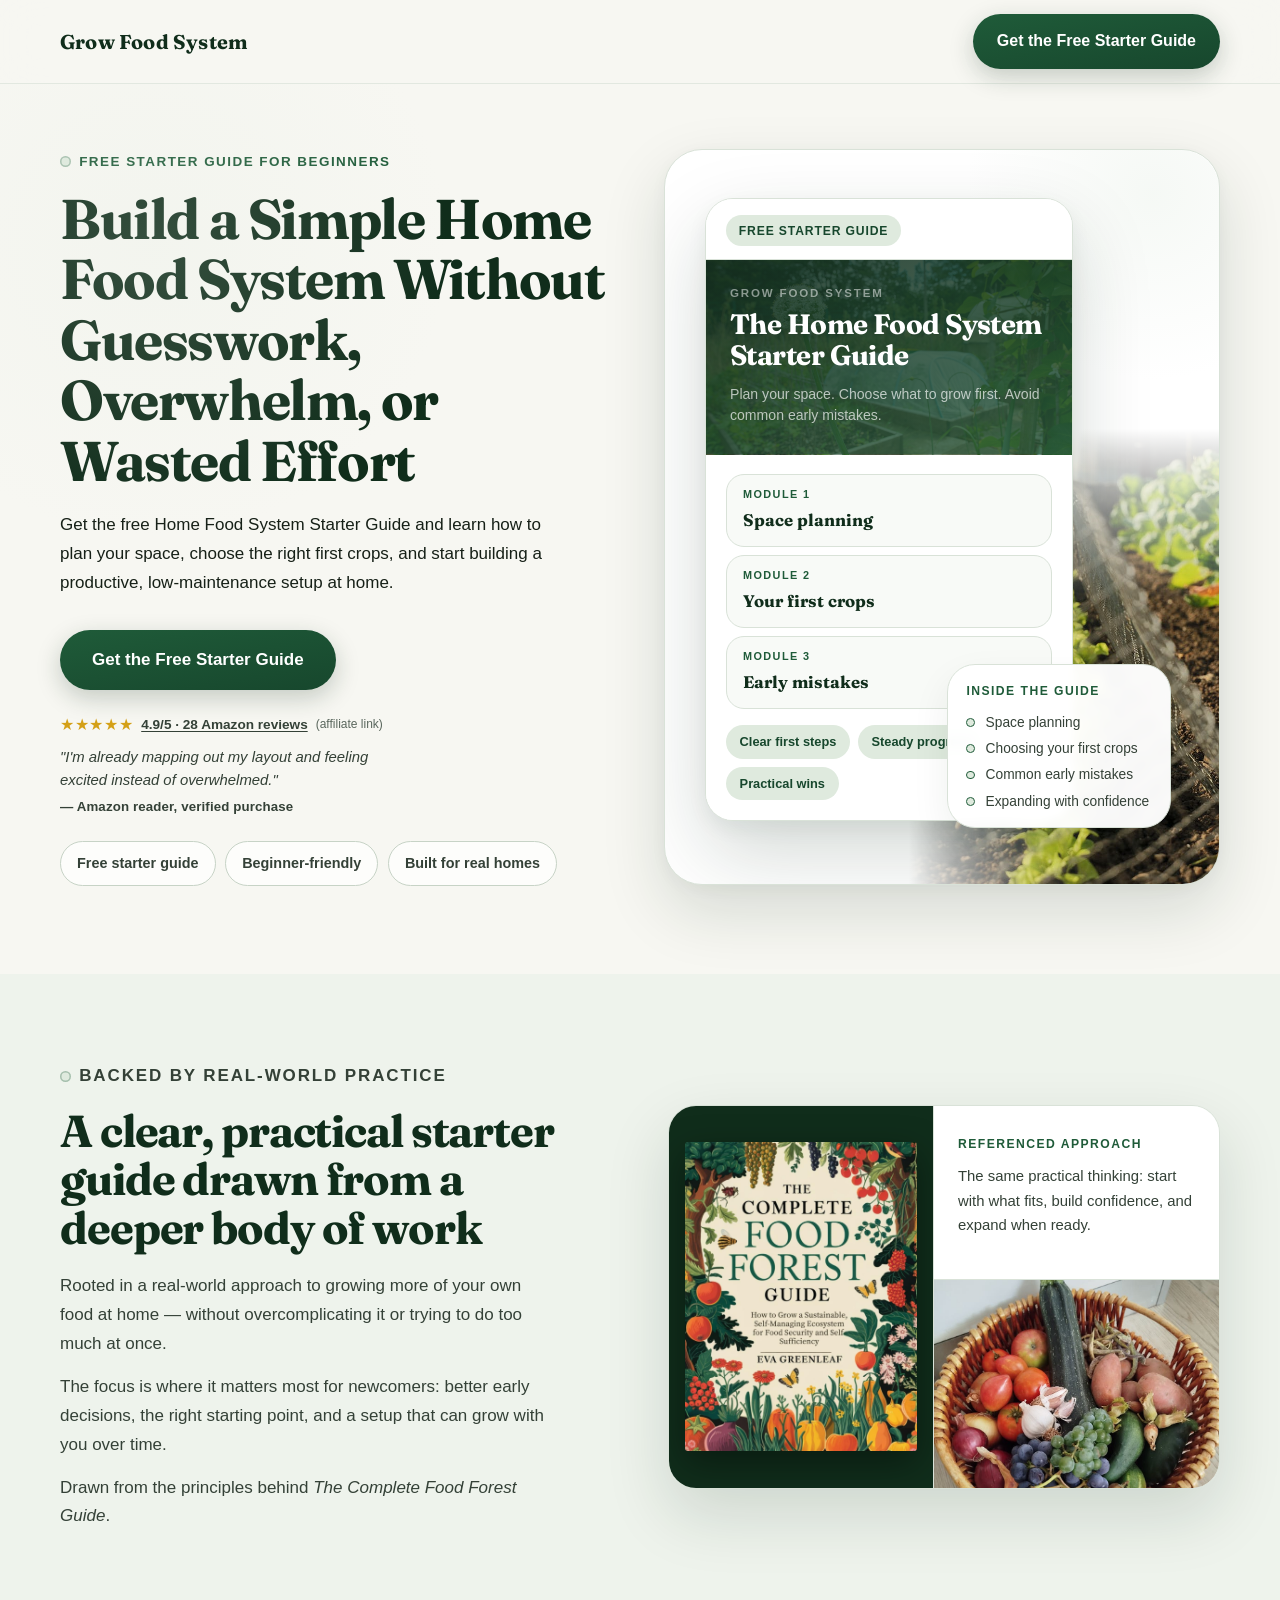
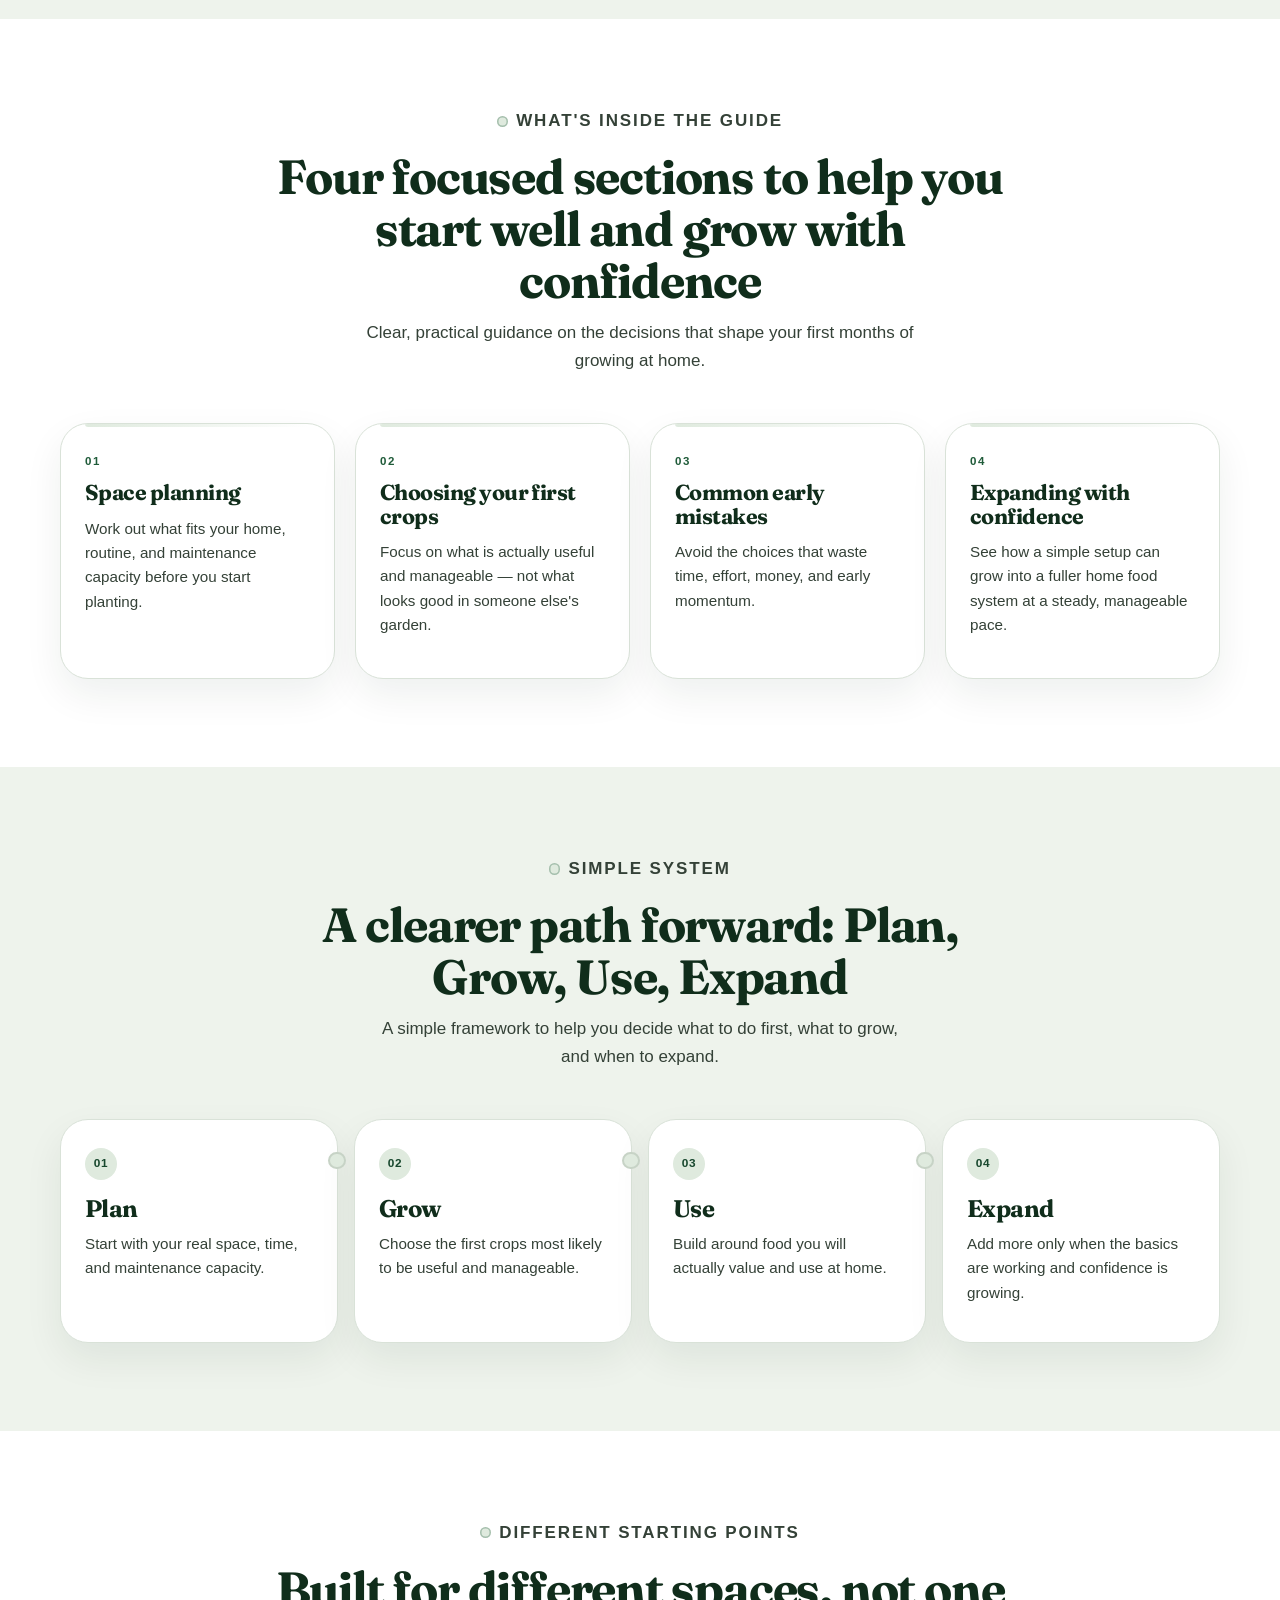
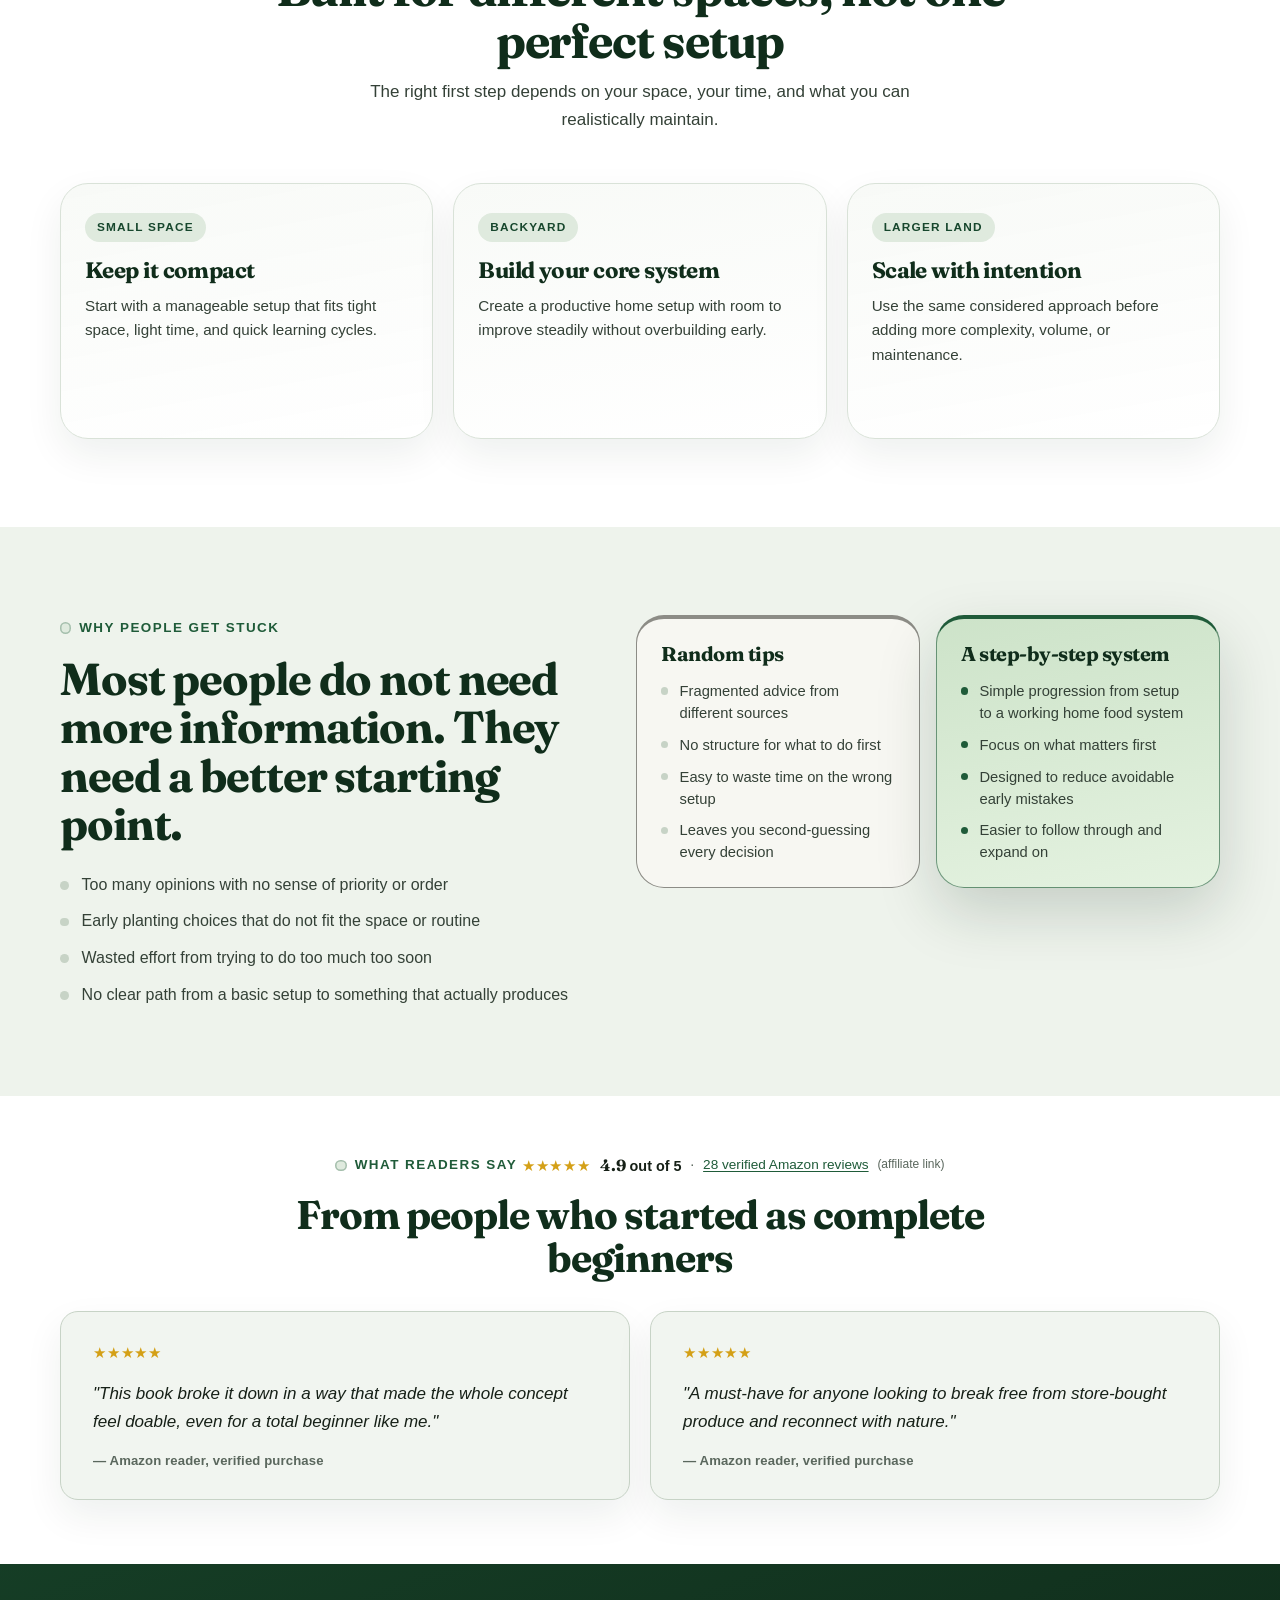
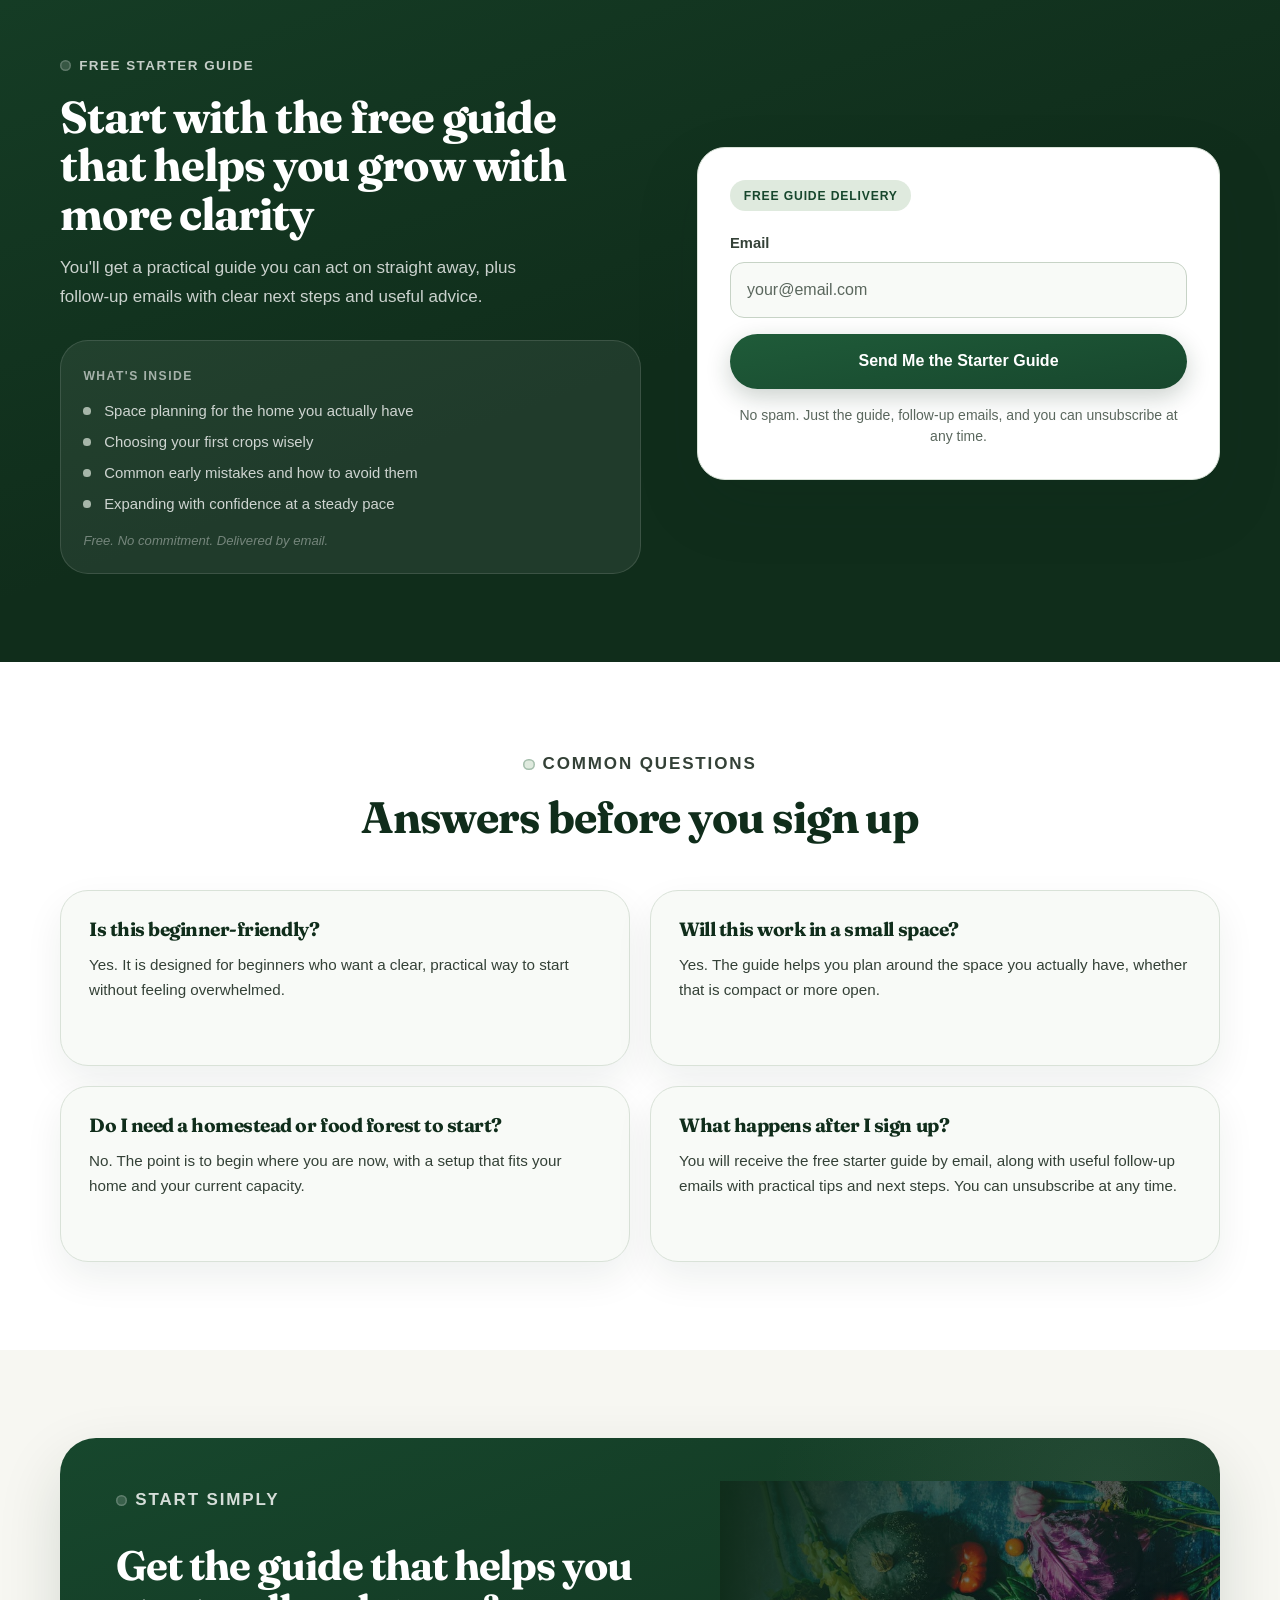
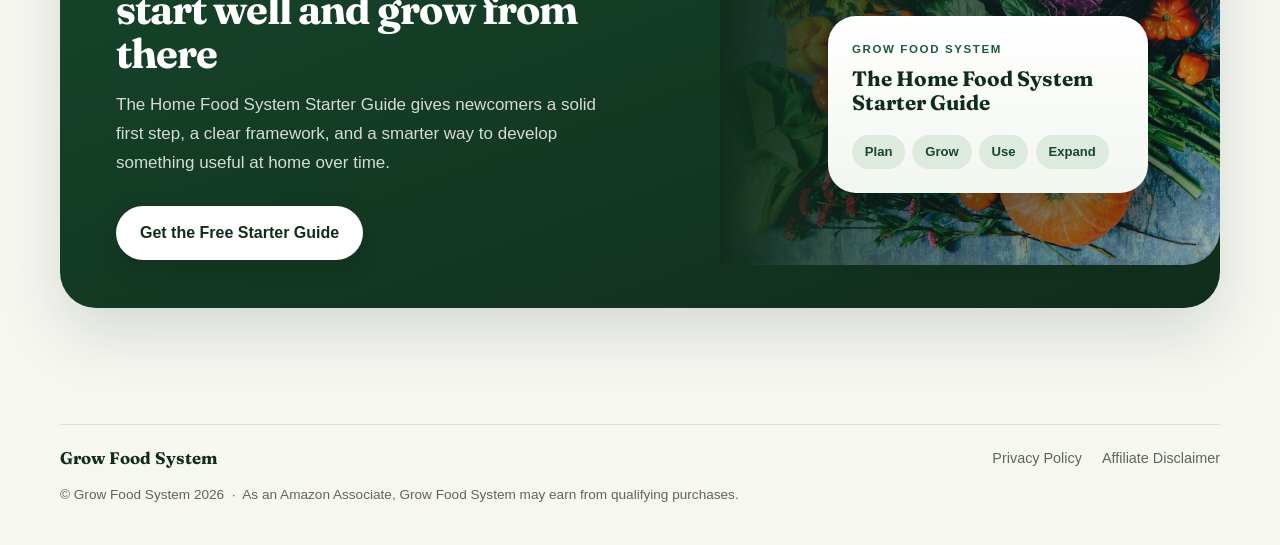
==== index.html @ f61c89d5 "Add GA4 tracking + update Privacy Policy date (T1-A, T1-E) - GA4 snippet (G-9QT6NR4CEK) added to all" ====
<!doctype html>
<html lang="en">
  <head>
    <meta charset="utf-8">
    <!-- Google tag (gtag.js) -->
    <script async src="https://www.googletagmanager.com/gtag/js?id=G-9QT6NR4CEK"></script>
    <script>
      window.dataLayer = window.dataLayer || [];
      function gtag(){dataLayer.push(arguments);}
      gtag('js', new Date());
      gtag('config', 'G-9QT6NR4CEK');
    </script>
    <meta name="viewport" content="width=device-width, initial-scale=1">
    <meta name="color-scheme" content="only light">
    <title>Grow Food System | The Home Food System Starter Guide</title>
    <meta name="description" content="A free starter guide for beginner home growers. Plan your space, choose the right first crops, and build a simple home food system that fits your real life.">
    <meta property="og:title" content="Grow Food System | The Home Food System Starter Guide">
    <meta property="og:description" content="Not sure where to start with growing your own food? The free Home Food System Starter Guide gives you a clear, practical path — from space planning to your first crops and beyond.">
    <meta property="og:type" content="website">
    <meta property="og:url" content="https://growfoodsystem.com/">
    <meta property="og:image" content="https://growfoodsystem.com/assets/og-image.jpg">
    <link rel="canonical" href="https://growfoodsystem.com/">
    <link rel="preconnect" href="https://fonts.googleapis.com">
    <link rel="preconnect" href="https://fonts.gstatic.com" crossorigin>
    <link href="https://fonts.googleapis.com/css2?family=Fraunces:ital,opsz,wght@0,9..144,400;0,9..144,700;1,9..144,400;1,9..144,700&display=swap" rel="stylesheet">

    <link
      rel="icon"
      type="image/svg+xml"
      href="data:image/svg+xml,%3Csvg xmlns='http://www.w3.org/2000/svg' viewBox='0 0 64 64'%3E%3Crect width='64' height='64' rx='16' fill='%231f5b39'/%3E%3Cpath d='M19 39c0-12.8 12.1-20.2 26-21-1.4 10.5-8.3 24-26 21Z' fill='%23dfeade'/%3E%3Cpath d='M24 39c3.3-8.4 9.9-14.5 19.6-18.2' stroke='%23f7f7f2' stroke-width='3.2' stroke-linecap='round'/%3E%3C/svg%3E"
    >
    <link rel="apple-touch-icon" href="/assets/apple-touch-icon.png">
    <link rel="stylesheet" href="styles.css?v=22">
    <script src="script.js?v=3" defer></script>
  </head>
  <body>
    <div class="page" id="top">

      <header class="site-header">
        <div class="container site-header__inner">
          <a class="site-brand" href="#top" aria-label="Grow Food System home">Grow Food System</a>
          <a class="btn btn--solid" href="#signup-form">Get the Free Starter Guide</a>
        </div>
      </header>

      <main>

        <!-- ─── HERO ─── -->
        <section class="hero-section" aria-labelledby="hero-h1">
          <div class="container hero-grid">

            <div class="hero-copy">
              <p class="eyebrow">Free starter guide for beginners</p>
              <h1 id="hero-h1">Build a Simple Home Food System Without Guesswork, Overwhelm, or Wasted Effort</h1>
              <p class="hero-lead">
                Get the free Home Food System Starter Guide and learn how to plan your space, choose the
                right first crops, and start building a productive, low-maintenance setup at home.
              </p>
              <div class="hero-actions">
                <a class="btn btn--solid btn--lg" href="#signup-form">Get the Free Starter Guide</a>
              </div>

              <div class="hero-social-proof">
                <span class="hero-stars" aria-label="4.9 out of 5 stars">★★★★★</span>
                <a class="hero-rating-text" href="https://growfoodsystem.com/go/complete-food-forest-guide" target="_blank" rel="noopener sponsored">4.9/5 &middot; 28 Amazon reviews</a>
                <span class="affiliate-note">(affiliate link)</span>
              </div>
              <blockquote class="hero-quote">
                "I'm already mapping out my layout and feeling excited instead of overwhelmed."
                <cite>— Amazon reader, verified purchase</cite>
              </blockquote>

              <ul class="chip-row" aria-label="Guide highlights">
                <li>Free starter guide</li>
                <li>Beginner-friendly</li>
                <li>Built for real homes</li>
              </ul>
            </div>

            <div class="hero-stage" aria-label="Guide preview">

              <figure class="hero-photo" aria-hidden="true">
                <img
                  src="assets/hero-bg.jpg"
                  alt=""
                  loading="eager"
                  width="600"
                  height="800"
                >
              </figure>

              <div class="guide-mockup" aria-label="Home Food System Starter Guide">
                <div class="guide-mockup__top">
                  <span class="badge">Free starter guide</span>
                </div>
                <div class="guide-mockup__cover">
                  <p class="guide-mockup__brand">Grow Food System</p>
                  <h2 class="guide-mockup__title">The Home Food System Starter Guide</h2>
                  <p class="guide-mockup__sub">Plan your space. Choose what to grow first. Avoid common early mistakes.</p>
                </div>
                <div class="guide-mockup__body">
                  <div class="guide-modules" aria-label="Guide modules">
                    <div class="guide-module">
                      <span>Module 1</span>
                      <strong>Space planning</strong>
                    </div>
                    <div class="guide-module">
                      <span>Module 2</span>
                      <strong>Your first crops</strong>
                    </div>
                    <div class="guide-module">
                      <span>Module 3</span>
                      <strong>Early mistakes</strong>
                    </div>
                    <div class="guide-module guide-module--desktop-hidden">
                      <span>Module 4</span>
                      <strong>Expanding with confidence</strong>
                    </div>
                  </div>
                  <ul class="outcome-chips" aria-label="Guide outcomes">
                    <li>Clear first steps</li>
                    <li>Steady progress</li>
                    <li>Practical wins</li>
                  </ul>
                </div>
              </div>

              <div class="mini-card mini-card--checklist" aria-label="What's inside the guide">
                <span class="label-tag">Inside the guide</span>
                <ul class="check-list">
                  <li>Space planning</li>
                  <li>Choosing your first crops</li>
                  <li>Common early mistakes</li>
                  <li>Expanding with confidence</li>
                </ul>
              </div>

            </div>
          </div>
        </section>

        <!-- ─── CREDIBILITY ─── -->
        <section class="section bg-soft credibility-section" aria-labelledby="cred-title">
          <div class="container cred-grid">

            <div class="cred-copy">
              <p class="eyebrow">Backed by real-world practice</p>
              <h2 id="cred-title">A clear, practical starter guide drawn from a deeper body of work</h2>
              <p>
                Rooted in a real-world approach to growing more of your own food at home — without
                overcomplicating it or trying to do too much at once.
              </p>
              <p>
                The focus is where it matters most for newcomers: better early decisions, the right
                starting point, and a setup that can grow with you over time.
              </p>
              <p class="cred-source">Drawn from the principles behind <cite>The Complete Food Forest Guide</cite>.</p>
            </div>

            <div class="cred-card" aria-label="The Complete Food Forest Guide">
              <figure class="cred-card__cover">
                <img
                  src="assets/complete-food-forest-guide.jpg"
                  alt="The Complete Food Forest Guide — book cover"
                  loading="lazy"
                >
              </figure>
              <div class="cred-card__aside">
                <div class="cred-card__note">
                  <span class="label-tag">Referenced approach</span>
                  <p>The same practical thinking: start with what fits, build confidence, and expand when ready.</p>
                </div>
                <figure class="cred-card__photo">
                  <img
                    src="assets/cred-photo.jpg"
                    alt="A basket of freshly harvested home-grown vegetables"
                    loading="lazy"
                    width="800"
                    height="1000"
                  >
                </figure>
              </div>
            </div>

          </div>
        </section>

        <!-- ─── INSIDE THE GUIDE ─── -->
        <section class="section inside-section" aria-labelledby="inside-title">
          <div class="container">
            <div class="section-head center">
              <p class="eyebrow">What's inside the guide</p>
              <h2 id="inside-title">Four focused sections to help you start well and grow with confidence</h2>
              <p>
                Clear, practical guidance on the decisions that shape your first months of growing at home.
              </p>
            </div>
            <div class="preview-grid">
              <article class="preview-card">
                <span class="preview-num">01</span>
                <h3>Space planning</h3>
                <p>Work out what fits your home, routine, and maintenance capacity before you start planting.</p>
              </article>
              <article class="preview-card">
                <span class="preview-num">02</span>
                <h3>Choosing your first crops</h3>
                <p>Focus on what is actually useful and manageable — not what looks good in someone else's garden.</p>
              </article>
              <article class="preview-card">
                <span class="preview-num">03</span>
                <h3>Common early mistakes</h3>
                <p>Avoid the choices that waste time, effort, money, and early momentum.</p>
              </article>
              <article class="preview-card">
                <span class="preview-num">04</span>
                <h3>Expanding with confidence</h3>
                <p>See how a simple setup can grow into a fuller home food system at a steady, manageable pace.</p>
              </article>
            </div>
          </div>
        </section>

        <!-- ─── SYSTEM ─── -->
        <section class="section bg-soft system-section" aria-labelledby="system-title">
          <div class="container">
            <div class="section-head center">
              <p class="eyebrow">Simple system</p>
              <h2 id="system-title">A clearer path forward: Plan, Grow, Use, Expand</h2>
              <p>
                A simple framework to help you decide what to do first, what to grow, and when to expand.
              </p>
            </div>
            <div class="step-rail" aria-label="Plan Grow Use Expand framework">
              <article class="step-card">
                <div class="step-card__num" aria-hidden="true">01</div>
                <h3>Plan</h3>
                <p>Start with your real space, time, and maintenance capacity.</p>
              </article>
              <article class="step-card">
                <div class="step-card__num" aria-hidden="true">02</div>
                <h3>Grow</h3>
                <p>Choose the first crops most likely to be useful and manageable.</p>
              </article>
              <article class="step-card">
                <div class="step-card__num" aria-hidden="true">03</div>
                <h3>Use</h3>
                <p>Build around food you will actually value and use at home.</p>
              </article>
              <article class="step-card">
                <div class="step-card__num" aria-hidden="true">04</div>
                <h3>Expand</h3>
                <p>Add more only when the basics are working and confidence is growing.</p>
              </article>
            </div>
          </div>
        </section>

        <!-- ─── SPACES ─── -->
        <section class="section spaces-section" aria-labelledby="spaces-title">
          <div class="container">
            <div class="section-head center">
              <p class="eyebrow">Different starting points</p>
              <h2 id="spaces-title">Built for different spaces, not one perfect setup</h2>
              <p>
                The right first step depends on your space, your time, and what you can realistically maintain.
              </p>
            </div>
            <div class="spaces-grid">
              <article class="space-card">
                <span class="space-tag">Small space</span>
                <h3>Keep it compact</h3>
                <p>Start with a manageable setup that fits tight space, light time, and quick learning cycles.</p>
              </article>
              <article class="space-card">
                <span class="space-tag">Backyard</span>
                <h3>Build your core system</h3>
                <p>Create a productive home setup with room to improve steadily without overbuilding early.</p>
              </article>
              <article class="space-card">
                <span class="space-tag">Larger land</span>
                <h3>Scale with intention</h3>
                <p>Use the same considered approach before adding more complexity, volume, or maintenance.</p>
              </article>
            </div>
          </div>
        </section>

        <!-- ─── CONTRAST ─── -->
        <section class="section contrast-section" aria-labelledby="contrast-title">
          <div class="container contrast-grid">
            <div class="contrast-copy">
              <p class="eyebrow">Why people get stuck</p>
              <h2 id="contrast-title">Most people do not need more information. They need a better starting point.</h2>
              <ul class="frustration-list">
                <li>Too many opinions with no sense of priority or order</li>
                <li>Early planting choices that do not fit the space or routine</li>
                <li>Wasted effort from trying to do too much too soon</li>
                <li>No clear path from a basic setup to something that actually produces</li>
              </ul>
            </div>
            <div class="contrast-cards">
              <article class="contrast-card dim-card">
                <h3>Random tips</h3>
                <ul class="contrast-list">
                  <li>Fragmented advice from different sources</li>
                  <li>No structure for what to do first</li>
                  <li>Easy to waste time on the wrong setup</li>
                  <li>Leaves you second-guessing every decision</li>
                </ul>
              </article>
              <article class="contrast-card lit-card">
                <h3>A step-by-step system</h3>
                <ul class="contrast-list">
                  <li>Simple progression from setup to a working home food system</li>
                  <li>Focus on what matters first</li>
                  <li>Designed to reduce avoidable early mistakes</li>
                  <li>Easier to follow through and expand on</li>
                </ul>
              </article>
            </div>
          </div>
        </section>

        <!-- ─── REVIEWS ─── -->
        <section class="section bg-soft reviews-section" aria-labelledby="reviews-title">
          <div class="container">
            <div class="reviews-header">
              <p class="eyebrow">What readers say</p>
              <div class="reviews-rating-line">
                <span class="reviews-rating-stars" aria-label="4.9 out of 5 stars">★★★★★</span>
                <span class="reviews-rating-score"><strong>4.9</strong> out of 5</span>
                <span class="reviews-rating-sep" aria-hidden="true">·</span>
                <a class="reviews-rating-link" href="https://growfoodsystem.com/go/complete-food-forest-guide" target="_blank" rel="noopener sponsored">28 verified Amazon reviews</a>
                <span class="affiliate-note">(affiliate link)</span>
              </div>
              <h2 id="reviews-title">From people who started as complete beginners</h2>
            </div>
            <div class="reviews-grid">
              <article class="review-card">
                <div class="review-stars" aria-label="5 out of 5 stars">★★★★★</div>
                <blockquote class="review-quote">
                  "This book broke it down in a way that made the whole concept feel doable, even for a total beginner like me."
                </blockquote>
                <cite class="review-cite">— Amazon reader, verified purchase</cite>
              </article>
              <article class="review-card">
                <div class="review-stars" aria-label="5 out of 5 stars">★★★★★</div>
                <blockquote class="review-quote">
                  "A must-have for anyone looking to break free from store-bought produce and reconnect with nature."
                </blockquote>
                <cite class="review-cite">— Amazon reader, verified purchase</cite>
              </article>
            </div>
          </div>
        </section>

        <!-- ─── SIGNUP ─── -->
        <section class="section signup-section" id="signup" aria-labelledby="signup-title">
          <div class="container signup-grid">

            <div class="signup-copy">
              <p class="eyebrow eyebrow--inv">Free starter guide</p>
              <h2 id="signup-title">Start with the free guide that helps you grow with more clarity</h2>
              <p class="signup-lead">
                You'll get a practical guide you can act on straight away, plus follow-up
                emails with clear next steps and useful advice.
              </p>
              <div class="signup-guide-panel">
                <span class="label-tag label-tag--inv">What's inside</span>
                <ul class="signup-checklist">
                  <li>Space planning for the home you actually have</li>
                  <li>Choosing your first crops wisely</li>
                  <li>Common early mistakes and how to avoid them</li>
                  <li>Expanding with confidence at a steady pace</li>
                </ul>
                <p class="signup-guide-note">Free. No commitment. Delivered by email.</p>
              </div>
            </div>

            <div class="signup-card">
              <p class="signup-card__label">Free guide delivery</p>
              <form
                id="signup-form"
                class="signup-form"
                action="https://assets.mailerlite.com/jsonp/2230237/forms/183283299944236518/subscribe"
                method="post"
                novalidate
              >
                <div class="field">
                  <label for="email">Email</label>
                  <input id="email" name="fields[email]" type="email" autocomplete="email" placeholder="your@email.com" required>
                </div>
                <input type="hidden" name="ml-submit" value="1">
                <input type="hidden" name="anticsrf" value="true">
                <button class="btn btn--solid btn--full" type="submit">Send Me the Starter Guide</button>
                <p class="form-note">No spam. Just the guide, follow-up emails, and you can unsubscribe at any time.</p>
                <p class="form-success" id="form-success" role="status" aria-live="polite" hidden>
                  Check your email — the guide is on its way.
                </p>
              </form>
            </div>

          </div>
        </section>

        <!-- ─── FAQ ─── -->
        <section class="section faq-section" aria-labelledby="faq-title">
          <div class="container">
            <div class="section-head center">
              <p class="eyebrow">Common questions</p>
              <h2 id="faq-title">Answers before you sign up</h2>
            </div>
            <div class="faq-grid">
              <article class="faq-card">
                <h3>Is this beginner-friendly?</h3>
                <p>Yes. It is designed for beginners who want a clear, practical way to start without feeling overwhelmed.</p>
              </article>
              <article class="faq-card">
                <h3>Will this work in a small space?</h3>
                <p>Yes. The guide helps you plan around the space you actually have, whether that is compact or more open.</p>
              </article>
              <article class="faq-card">
                <h3>Do I need a homestead or food forest to start?</h3>
                <p>No. The point is to begin where you are now, with a setup that fits your home and your current capacity.</p>
              </article>
              <article class="faq-card">
                <h3>What happens after I sign up?</h3>
                <p>You will receive the free starter guide by email, along with useful follow-up emails with practical tips and next steps. You can unsubscribe at any time.</p>
              </article>
            </div>
          </div>
        </section>

        <!-- ─── FINAL CTA ─── -->
        <section class="section final-section" aria-labelledby="final-title">
          <div class="container">
            <div class="final-block">
              <div class="final-copy">
                <p class="eyebrow eyebrow--inv">Start simply</p>
                <h2 id="final-title">Get the guide that helps you start well and grow from there</h2>
                <p>
                  The Home Food System Starter Guide gives newcomers a solid first step, a clear
                  framework, and a smarter way to develop something useful at home over time.
                </p>
                <a class="btn btn--white" href="#signup-form">Get the Free Starter Guide</a>
              </div>
              <div class="final-visual" aria-hidden="true">
                <figure class="final-photo">
                  <img
                    src="assets/final-cta.jpg"
                    alt=""
                    loading="lazy"
                    width="800"
                    height="600"
                  >
                </figure>
                <div class="guide-tile">
                  <p class="guide-tile__brand">Grow Food System</p>
                  <p class="guide-tile__title">The Home Food System Starter Guide</p>
                  <ul class="guide-tile__steps">
                    <li>Plan</li>
                    <li>Grow</li>
                    <li>Use</li>
                    <li>Expand</li>
                  </ul>
                </div>
              </div>
            </div>
          </div>
        </section>

      </main>

      <footer class="site-footer">
        <div class="container footer-inner">
          <p class="footer-brand">Grow Food System</p>
          <nav class="footer-nav" aria-label="Footer navigation">
            <a href="/privacy-policy.html">Privacy Policy</a>
            <a href="/affiliate-disclaimer.html">Affiliate Disclaimer</a>
          </nav>
          <p class="footer-legal">&copy; Grow Food System 2026 &nbsp;&middot;&nbsp; As an Amazon Associate, Grow Food System may earn from qualifying purchases.</p>
        </div>
      </footer>

    </div>
    <script>
      fetch("https://assets.mailerlite.com/jsonp/2230237/forms/183283299944236518/takel");
    </script>
  </body>
</html>
---- styles.css ----
/* ─── Custom Properties ─── */

:root {
  color-scheme: only light;
  --bg: #f7f7f2;
  --bg-soft: #eef3ec;
  --surface: #ffffff;
  --surface-soft: #f8faf7;
  --surface-muted: #f1f5f0;
  --text: #162017;
  --text-soft: #344137;
  --text-muted: #5a675d;
  --line: #d9e2d8;
  --line-strong: #c7d3c6;
  --accent: #1f5b39;
  --accent-strong: #17472d;
  --accent-deep: #102d1b;
  --accent-soft: #dfeade;
  --shadow-soft: 0 16px 38px rgba(16, 45, 27, 0.07);
  --shadow-strong: 0 26px 64px rgba(16, 45, 27, 0.14);
  --radius: 28px;
  --radius-sm: 18px;
  --container: 1160px;
}

/* ─── Base Reset ─── */

*,
*::before,
*::after {
  box-sizing: border-box;
}

html {
  scroll-behavior: smooth;
}

body {
  margin: 0;
  background-color: var(--bg);
  color: var(--text);
  font-family: "Avenir Next", "Segoe UI", "Helvetica Neue", Arial, sans-serif;
  font-size: 1.0625rem;
  line-height: 1.65;
}

img {
  display: block;
  max-width: 100%;
}

a {
  color: inherit;
  text-decoration: none;
}

button,
input {
  font: inherit;
}

ul {
  margin: 0;
  padding: 0;
  list-style: none;
}

p {
  margin: 0;
}

h1, h2, h3 {
  margin: 0;
  font-family: "Fraunces", Georgia, serif;
  font-weight: 700;
  color: var(--accent-deep);
  line-height: 1.08;
  letter-spacing: -0.025em;
}

cite {
  font-style: italic;
}

/* ─── Layout Primitives ─── */

.page {
  min-height: 100vh;
}

.container {
  width: min(calc(100% - 2rem), var(--container));
  margin-inline: auto;
}

.section {
  position: relative;
  padding: 5.5rem 0;
}

.bg-soft {
  background-color: var(--bg-soft);
}

.section-head {
  margin-bottom: 3rem;
}

.section-head.center {
  text-align: center;
  max-width: 48rem;
  margin-inline: auto;
  margin-bottom: 3rem;
}

.section-head h2 {
  font-size: clamp(2rem, 4vw, 3rem);
  margin-bottom: 0.75rem;
}

.section-head p {
  color: var(--text-soft);
  font-size: 1.0625rem;
  max-width: 58ch;
  margin-inline: auto;
}

.section-head.center p {
  margin-inline: auto;
}

/* ─── Typography Utilities ─── */

.eyebrow {
  display: inline-flex;
  align-items: center;
  gap: 0.5rem;
  margin: 0 0 1rem;
  color: var(--accent);
  font-size: 0.84rem;
  font-weight: 800;
  letter-spacing: 0.11em;
  text-transform: uppercase;
}

.eyebrow::before {
  content: "";
  display: block;
  width: 0.7rem;
  height: 0.7rem;
  border-radius: 50%;
  background: var(--accent-soft);
  box-shadow: inset 0 0 0 1.5px rgba(31, 91, 57, 0.3);
  flex-shrink: 0;
}

.eyebrow--inv {
  color: rgba(255, 255, 255, 0.75);
}

.eyebrow--inv::before {
  background: rgba(255, 255, 255, 0.15);
  box-shadow: inset 0 0 0 1.5px rgba(255, 255, 255, 0.2);
}

.label-tag {
  display: inline-flex;
  align-items: center;
  font-size: 0.76rem;
  font-weight: 800;
  letter-spacing: 0.12em;
  text-transform: uppercase;
  color: var(--accent);
}

.badge {
  display: inline-flex;
  align-items: center;
  padding: 0.35rem 0.8rem;
  border-radius: 999px;
  background: var(--accent-soft);
  color: var(--accent-strong);
  font-size: 0.76rem;
  font-weight: 800;
  letter-spacing: 0.07em;
  text-transform: uppercase;
}

/* ─── Buttons ─── */

.btn {
  display: inline-flex;
  align-items: center;
  justify-content: center;
  gap: 0.5rem;
  padding: 0.875rem 1.5rem;
  border: none;
  border-radius: 999px;
  font-size: 1rem;
  font-weight: 700;
  cursor: pointer;
  transition: transform 0.18s ease, box-shadow 0.18s ease;
  text-decoration: none;
}

.btn--solid {
  color: #ffffff;
  background: linear-gradient(170deg, var(--accent), var(--accent-strong));
  box-shadow: 0 8px 24px rgba(16, 45, 27, 0.22);
}

.btn--white {
  color: var(--accent-deep);
  background: #ffffff;
  box-shadow: 0 8px 24px rgba(0, 0, 0, 0.14);
}

.btn--lg {
  padding: 1rem 2rem;
  font-size: 1.0625rem;
}

.btn--full {
  width: 100%;
}

.btn:hover {
  transform: translateY(-2px);
  box-shadow: 0 14px 36px rgba(16, 45, 27, 0.28);
}

.btn--white:hover {
  box-shadow: 0 14px 36px rgba(0, 0, 0, 0.18);
}

/* ─── Chip rows ─── */

.chip-row {
  display: flex;
  flex-wrap: wrap;
  gap: 0.6rem;
  padding: 0;
  list-style: none;
  margin: 0;
}

.chip-row li,
.chip-row span {
  padding: 0.6rem 1rem;
  border-radius: 999px;
  background: rgba(255, 255, 255, 0.72);
  border: 1px solid var(--line-strong);
  color: var(--text-soft);
  font-size: 0.9rem;
  font-weight: 600;
}

.chip-row--sm li,
.chip-row--sm span {
  padding: 0.5rem 0.85rem;
  font-size: 0.86rem;
}

/* ─── Header ─── */

.site-header {
  position: sticky;
  top: 0;
  z-index: 50;
  padding: 0.9rem 0;
  background: rgba(247, 247, 242, 0.9);
  backdrop-filter: blur(20px);
  -webkit-backdrop-filter: blur(20px);
  border-bottom: 1px solid rgba(217, 226, 216, 0.7);
}

.site-header__inner {
  width: min(calc(100% - 2rem), var(--container));
  margin-inline: auto;
  display: flex;
  align-items: center;
  justify-content: space-between;
  gap: 1rem;
}

.site-brand {
  font-family: "Fraunces", Georgia, serif;
  font-size: 1.25rem;
  font-weight: 700;
  color: var(--accent-deep);
  letter-spacing: 0.01em;
}

/* ─── Hero Section ─── */

.hero-section {
  padding: 4rem 0 5.5rem;
  position: relative;
  overflow: hidden;
}

.hero-section::before {
  content: "";
  position: absolute;
  inset: 0;
  background: radial-gradient(circle at 12% 18%, rgba(223, 234, 222, 0.18), transparent 22%);
  pointer-events: none;
}

.hero-grid {
  display: grid;
  grid-template-columns: minmax(0, 1fr) minmax(440px, 1fr);
  gap: 3rem;
  align-items: center;
}

.hero-copy h1 {
  font-size: clamp(2.25rem, 4.8vw, 3.5rem);
  max-width: 16ch;
  margin: 0 0 1.25rem;
}

.hero-lead {
  color: var(--text);
  font-size: 1.0625rem;
  max-width: 52ch;
  margin: 0 0 2rem;
  line-height: 1.7;
}

.hero-actions {
  margin-bottom: 1.5rem;
}

.hero-proof {
  color: var(--text-soft);
  font-size: 0.93rem;
  font-weight: 600;
  max-width: 50ch;
  margin: 0 0 1.5rem;
}

.hero-social-proof {
  display: flex;
  align-items: center;
  gap: 0.5rem;
  margin: 0 0 0.6rem;
}

.hero-stars {
  color: #d4a017;
  font-size: 1rem;
  letter-spacing: 0.04em;
  line-height: 1;
}

.hero-rating-text {
  font-size: 0.85rem;
  font-weight: 600;
  color: var(--text-soft);
  text-decoration: underline;
  text-underline-offset: 2px;
}

.hero-rating-text:hover {
  color: var(--accent);
}

.affiliate-note {
  font-size: 0.75rem;
  color: var(--text-muted);
}

.hero-quote {
  margin: 0 0 1.5rem;
  padding: 0;
  border: none;
  font-size: 0.93rem;
  font-style: italic;
  color: var(--text-soft);
  max-width: 42ch;
  line-height: 1.55;
}

.hero-quote cite {
  display: block;
  margin-top: 0.3rem;
  font-style: normal;
  font-size: 0.83rem;
  font-weight: 600;
  color: var(--text-soft);
  letter-spacing: 0.01em;
}

/* ─── Hero Stage ─── */

.hero-stage {
  position: relative;
  min-height: 46rem;
  border-radius: calc(var(--radius) + 10px);
  background: var(--surface);
  border: 1px solid var(--line);
  box-shadow: var(--shadow-strong), 0 4px 16px rgba(16, 45, 27, 0.04);
  overflow: hidden;
}

.hero-stage::after {
  content: "";
  position: absolute;
  inset: 0;
  border-radius: inherit;
  background: radial-gradient(circle at 88% 6%, rgba(223, 234, 222, 0.3), transparent 22%);
  pointer-events: none;
  z-index: 2;
}

/* Photo — full-bleed background accent, top-right */

.hero-photo {
  position: absolute;
  bottom: 0;
  right: 0;
  width: 56%;
  height: 62%;
  margin: 0;
  overflow: hidden;
  z-index: 0;
}

.hero-photo::after {
  content: "";
  position: absolute;
  inset: 0;
  background:
    linear-gradient(to right, #ffffff 0%, rgba(255, 255, 255, 0.12) 44%, transparent 62%),
    linear-gradient(to bottom, #ffffff 0%, transparent 38%);
  pointer-events: none;
  z-index: 1;
}

.hero-photo img {
  width: 100%;
  height: 100%;
  object-fit: cover;
  object-position: center 40%;
  display: block;
}

/* Mini floating cards */

.mini-card {
  position: absolute;
  background: rgba(255, 255, 255, 0.97);
  border-radius: var(--radius);
  border: 1px solid var(--line);
  box-shadow: var(--shadow-soft);
  padding: 1rem 1.15rem;
  backdrop-filter: blur(4px);
}

.mini-card--checklist {
  bottom: 3.5rem;
  right: 3rem;
  width: 14rem;
  z-index: 4;
}

.mini-card--checklist .label-tag {
  display: block;
  margin-bottom: 0.7rem;
}

.mini-card--framework {
  display: none;
}

/* Checklist inside mini card */

.check-list {
  display: flex;
  flex-direction: column;
  gap: 0.45rem;
}

.check-list li {
  position: relative;
  padding-left: 1.2rem;
  font-size: 0.86rem;
  color: var(--text-soft);
  line-height: 1.4;
}

.check-list li::before {
  content: "";
  position: absolute;
  left: 0;
  top: 0.38em;
  width: 0.55rem;
  height: 0.55rem;
  border-radius: 50%;
  background: var(--accent-soft);
  border: 1.5px solid var(--accent);
}

/* Framework rail inside mini card */

.framework-rail {
  display: flex;
  flex-wrap: wrap;
  gap: 0.4rem;
  margin-bottom: 0.65rem;
}

.framework-rail span {
  padding: 0.32rem 0.7rem;
  border-radius: 999px;
  background: var(--surface-soft);
  border: 1px solid var(--line);
  font-size: 0.82rem;
  font-weight: 600;
  color: var(--text-soft);
}

.framework-note {
  font-size: 0.81rem;
  color: var(--text-muted);
  line-height: 1.45;
}

/* Guide mockup — dominant product visual */

.guide-mockup {
  position: absolute;
  top: 3rem;
  left: 2.5rem;
  width: min(23rem, calc(100% - 5rem));
  border-radius: var(--radius);
  background: var(--surface);
  border: 1px solid var(--line);
  box-shadow: 0 32px 80px rgba(16, 45, 27, 0.18), 0 8px 20px rgba(16, 45, 27, 0.06);
  overflow: hidden;
  z-index: 3;
}

.guide-mockup__top {
  padding: 1rem 1.25rem 0.8rem;
  background: var(--surface);
  border-bottom: 1px solid var(--line);
}

.guide-mockup__cover {
  padding: 1.5rem 1.5rem 1.75rem;
  background:
    linear-gradient(160deg, rgba(22, 48, 33, 0.88) 0%, rgba(45, 91, 62, 0.80) 100%),
    url('assets/guide-cover.jpg');
  background-size: cover;
  background-position: center;
}

.guide-mockup__brand {
  margin: 0 0 0.35rem;
  font-size: 0.72rem;
  font-weight: 800;
  letter-spacing: 0.16em;
  text-transform: uppercase;
  color: rgba(255, 255, 255, 0.5);
}

.guide-mockup__title {
  font-family: "Fraunces", Georgia, serif;
  font-size: clamp(1.4rem, 2.5vw, 1.75rem);
  font-weight: 700;
  line-height: 1.12;
  letter-spacing: -0.02em;
  color: #ffffff;
  margin: 0 0 0.8rem;
}

.guide-mockup__sub {
  font-size: 0.88rem;
  color: rgba(255, 255, 255, 0.68);
  line-height: 1.5;
}

.guide-mockup__body {
  padding: 1.2rem 1.25rem 1.25rem;
  background: var(--surface);
}

.guide-modules {
  display: flex;
  flex-direction: column;
  gap: 0.5rem;
  margin-bottom: 1rem;
}

.guide-module {
  padding: 0.7rem 1rem;
  border-radius: var(--radius-sm);
  background: var(--surface-soft);
  border: 1px solid var(--line);
}

.guide-module span {
  display: block;
  font-size: 0.68rem;
  font-weight: 800;
  letter-spacing: 0.13em;
  text-transform: uppercase;
  color: var(--accent);
  margin-bottom: 0.2rem;
}

.guide-module strong {
  display: block;
  font-family: "Fraunces", Georgia, serif;
  font-size: 1.05rem;
  font-weight: 700;
  color: var(--accent-deep);
}

/* Module 4 hidden on desktop (photo overlay obscures it intentionally) — shown on mobile/tablet */
.guide-module--desktop-hidden {
  display: none;
}

.outcome-chips {
  display: flex;
  flex-wrap: wrap;
  gap: 0.5rem;
  list-style: none;
  padding: 0;
  margin: 0;
}

.outcome-chips li {
  padding: 0.38rem 0.85rem;
  border-radius: 999px;
  background: var(--accent-soft);
  color: var(--accent-strong);
  font-size: 0.8rem;
  font-weight: 600;
}

/* ─── Credibility Section ─── */

.cred-grid {
  display: grid;
  grid-template-columns: 1fr 1fr;
  gap: 3.5rem;
  align-items: center;
}

.cred-copy h2 {
  font-size: clamp(2rem, 3.5vw, 2.8rem);
  margin-bottom: 1.25rem;
}

.cred-copy p {
  color: var(--text-soft);
  font-size: 1.0625rem;
  line-height: 1.7;
  max-width: 52ch;
}

.cred-copy p + p {
  margin-top: 0.875rem;
}

/* Credibility card */

.cred-card {
  display: grid;
  grid-template-columns: minmax(0, 0.48fr) minmax(0, 0.52fr);
  border-radius: var(--radius);
  overflow: hidden;
  border: 1px solid var(--line);
  box-shadow: var(--shadow-strong);
  min-height: 24rem;
}

.cred-card__cover {
  margin: 0;
  background: var(--accent-deep);
  display: flex;
  align-items: center;
  justify-content: center;
  padding: 1.25rem 1rem;
}

.cred-card__cover img {
  width: 100%;
  height: auto;
  object-fit: contain;
  display: block;
  border-radius: 3px;
  box-shadow: 0 12px 36px rgba(0, 0, 0, 0.4);
}

.cred-card__aside {
  display: flex;
  flex-direction: column;
  border-left: 1px solid var(--line);
  background: var(--surface);
}

.cred-card__note {
  padding: 1.75rem 1.5rem 1.5rem;
  flex: 1;
  display: flex;
  flex-direction: column;
  gap: 0.65rem;
  border-bottom: 1px solid var(--line);
}

.cred-card__note .label-tag {
  display: block;
}

.cred-card__note p {
  font-size: 0.93rem;
  color: var(--text-soft);
  line-height: 1.65;
}

.cred-card__photo {
  margin: 0;
  overflow: hidden;
  flex-shrink: 0;
}

.cred-card__photo img {
  width: 100%;
  height: 13rem;
  object-fit: cover;
  object-position: center 30%;
  display: block;
}

.cred-source {
  font-size: 0.93rem;
  color: var(--accent-strong);
  margin-top: 1.5rem;
}

/* ─── Inside Guide ─── */

.inside-section {
  background: var(--surface);
}

.preview-grid {
  display: grid;
  grid-template-columns: repeat(4, minmax(0, 1fr));
  gap: 1.25rem;
}

.preview-card {
  position: relative;
  padding: 1.75rem 1.5rem 1.5rem;
  border-radius: var(--radius);
  background: var(--surface);
  border: 1px solid var(--line);
  box-shadow: var(--shadow-soft);
  min-height: 16rem;
  overflow: hidden;
}

.preview-card::before {
  content: "";
  position: absolute;
  top: 0;
  left: 1.5rem;
  right: 1.5rem;
  height: 3px;
  border-radius: 0 0 3px 3px;
  background: linear-gradient(90deg, var(--accent-soft), transparent);
}

.preview-num {
  display: block;
  font-size: 0.72rem;
  font-weight: 800;
  letter-spacing: 0.14em;
  text-transform: uppercase;
  color: var(--accent);
  margin-bottom: 0.65rem;
}

.preview-card h3 {
  font-size: 1.35rem;
  margin-bottom: 0.75rem;
}

.preview-card p {
  font-size: 0.95rem;
  color: var(--text-soft);
  line-height: 1.6;
}

/* ─── System Section ─── */

.step-rail {
  display: grid;
  grid-template-columns: repeat(4, minmax(0, 1fr));
  gap: 1rem;
}

.step-card {
  position: relative;
  padding: 1.75rem 1.5rem 1.5rem;
  border-radius: var(--radius);
  background: var(--surface);
  border: 1px solid var(--line);
  box-shadow: var(--shadow-soft);
  min-height: 14rem;
}

/* Connector dot between steps */
.step-card:not(:last-child)::after {
  content: "";
  position: absolute;
  top: 2rem;
  right: -0.55rem;
  width: 1.1rem;
  height: 1.1rem;
  border-radius: 50%;
  background: var(--accent-soft);
  border: 2px solid var(--line-strong);
  z-index: 1;
}

.step-card__num {
  display: inline-flex;
  align-items: center;
  justify-content: center;
  width: 2rem;
  height: 2rem;
  border-radius: 50%;
  background: var(--accent-soft);
  color: var(--accent-strong);
  font-size: 0.74rem;
  font-weight: 800;
  letter-spacing: 0.05em;
  margin-bottom: 1rem;
}

.step-card h3 {
  font-size: 1.5rem;
  margin-bottom: 0.65rem;
}

.step-card p {
  font-size: 0.95rem;
  color: var(--text-soft);
  line-height: 1.6;
}

/* ─── Spaces Section ─── */

.spaces-section {
  background: var(--surface);
}

.spaces-grid {
  display: grid;
  grid-template-columns: repeat(3, minmax(0, 1fr));
  gap: 1.25rem;
}

.space-card {
  position: relative;
  padding: 1.75rem 1.5rem;
  border-radius: var(--radius);
  background: linear-gradient(170deg, var(--surface-soft), rgba(255, 255, 255, 0.96));
  border: 1px solid var(--line);
  box-shadow: var(--shadow-soft);
  min-height: 16rem;
}

.space-tag {
  display: inline-flex;
  padding: 0.3rem 0.75rem;
  border-radius: 999px;
  background: var(--accent-soft);
  color: var(--accent-strong);
  font-size: 0.74rem;
  font-weight: 800;
  letter-spacing: 0.1em;
  text-transform: uppercase;
  margin-bottom: 1rem;
}

.space-card h3 {
  font-size: 1.4rem;
  margin-bottom: 0.75rem;
}

.space-card p {
  font-size: 0.95rem;
  color: var(--text-soft);
  line-height: 1.6;
}

/* ─── Contrast Section ─── */

.contrast-section {
  background: var(--bg-soft);
}

.contrast-grid {
  display: grid;
  grid-template-columns: minmax(0, 0.95fr) minmax(0, 1.05fr);
  gap: 3rem;
  align-items: start;
}

.contrast-copy h2 {
  font-size: clamp(2rem, 3.5vw, 2.8rem);
  margin-bottom: 1.5rem;
}

.frustration-list {
  display: flex;
  flex-direction: column;
  gap: 0.75rem;
}

.frustration-list li {
  position: relative;
  padding-left: 1.35rem;
  color: var(--text-soft);
  font-size: 1rem;
  line-height: 1.55;
}

.frustration-list li::before {
  content: "";
  position: absolute;
  left: 0;
  top: 0.52em;
  width: 0.55rem;
  height: 0.55rem;
  border-radius: 50%;
  background: var(--line-strong);
}

.contrast-cards {
  display: grid;
  grid-template-columns: 1fr 1fr;
  gap: 1rem;
  align-items: start;
}

.contrast-card {
  padding: 1.5rem;
  border-radius: var(--radius);
  border: 1px solid var(--line);
}

.contrast-card h3 {
  font-size: 1.25rem;
  margin-bottom: 1rem;
}

.dim-card {
  background: var(--bg);
  border-color: #8c8c86;
  border-top: 4px solid #8c8c86;
}

.lit-card {
  background: linear-gradient(170deg, #cde3c9, #e4f2e0);
  border-color: rgba(31, 91, 57, 0.6);
  border-top: 4px solid var(--accent);
  box-shadow: 0 24px 60px rgba(16, 45, 27, 0.18);
}

.lit-card h3 {
  color: var(--accent-deep);
}

.contrast-list {
  display: flex;
  flex-direction: column;
  gap: 0.6rem;
}

.contrast-list li {
  position: relative;
  padding-left: 1.15rem;
  font-size: 0.92rem;
  color: var(--text-soft);
  line-height: 1.5;
}

.contrast-list li::before {
  content: "";
  position: absolute;
  left: 0;
  top: 0.5em;
  width: 0.45rem;
  height: 0.45rem;
  border-radius: 50%;
  background: var(--line-strong);
}

.lit-card .contrast-list li::before {
  background: var(--accent);
}

/* ─── Signup Section ─── */

.signup-section {
  background: var(--accent-deep);
  position: relative;
  overflow: hidden;
}

.signup-section::before {
  content: "";
  position: absolute;
  inset: 0;
  background: linear-gradient(160deg, rgba(31, 91, 57, 0.35) 0%, transparent 55%);
  pointer-events: none;
}

.signup-grid {
  display: grid;
  grid-template-columns: minmax(0, 1fr) minmax(320px, 0.9fr);
  gap: 3.5rem;
  align-items: center;
  position: relative;
  z-index: 1;
}

.signup-copy h2 {
  font-size: clamp(2rem, 3.5vw, 2.8rem);
  margin-bottom: 1rem;
  color: #ffffff;
}

.signup-lead {
  color: rgba(255, 255, 255, 0.78);
  font-size: 1.0625rem;
  line-height: 1.7;
  max-width: 50ch;
  margin-bottom: 1.75rem;
}

.label-tag--inv {
  color: rgba(255, 255, 255, 0.6);
}

.signup-guide-panel {
  padding: 1.25rem 1.4rem 1.35rem;
  border-radius: var(--radius);
  background: rgba(255, 255, 255, 0.07);
  border: 1px solid rgba(255, 255, 255, 0.12);
}

.signup-checklist {
  display: flex;
  flex-direction: column;
  gap: 0.55rem;
  margin-top: 0.7rem;
}

.signup-checklist li {
  position: relative;
  padding-left: 1.3rem;
  font-size: 0.93rem;
  color: rgba(255, 255, 255, 0.78);
  line-height: 1.5;
}

.signup-checklist li::before {
  content: "";
  position: absolute;
  left: 0;
  top: 0.47em;
  width: 0.48rem;
  height: 0.48rem;
  border-radius: 50%;
  background: var(--accent-soft);
  opacity: 0.7;
}

.signup-guide-note {
  margin-top: 0.9rem;
  font-size: 0.82rem;
  color: rgba(255, 255, 255, 0.38);
  font-style: italic;
}

.signup-card {
  background: var(--surface);
  border-radius: var(--radius);
  border: 1px solid var(--line);
  box-shadow: var(--shadow-strong);
  padding: 2rem;
}

.signup-card__label {
  display: inline-flex;
  align-items: center;
  justify-content: center;
  padding: 0.35rem 0.85rem;
  border-radius: 999px;
  background: var(--accent-soft);
  color: var(--accent-strong);
  font-size: 0.76rem;
  font-weight: 800;
  letter-spacing: 0.07em;
  text-transform: uppercase;
  margin-bottom: 1.25rem;
}

.signup-form {
  display: flex;
  flex-direction: column;
  gap: 1rem;
}

.field {
  display: flex;
  flex-direction: column;
  gap: 0.4rem;
}

.field label {
  font-size: 0.92rem;
  font-weight: 700;
  color: var(--text-soft);
}

.field input {
  padding: 0.875rem 1rem;
  border-radius: 14px;
  border: 1.5px solid var(--line-strong);
  background: var(--surface-soft);
  color: var(--text);
  font-size: 1rem;
  transition: border-color 0.15s ease, box-shadow 0.15s ease;
}

.field input::placeholder {
  color: var(--text-muted);
}

.field input:focus {
  outline: none;
  border-color: var(--accent);
  box-shadow: 0 0 0 3px rgba(31, 91, 57, 0.1);
}

.form-note {
  font-size: 0.875rem;
  color: var(--text-muted);
  text-align: center;
  line-height: 1.5;
}

.form-success {
  font-size: 0.95rem;
  font-weight: 700;
  color: var(--accent-strong);
  text-align: center;
}

/* ─── FAQ Section ─── */

.faq-section {
  background: var(--surface);
}

.faq-section .section-head h2 {
  font-size: clamp(1.9rem, 3.5vw, 2.75rem);
}

.faq-grid {
  display: grid;
  grid-template-columns: repeat(2, minmax(0, 1fr));
  gap: 1.25rem;
}

.faq-card {
  padding: 1.75rem;
  border-radius: var(--radius);
  background: var(--surface-soft);
  border: 1px solid var(--line);
  box-shadow: var(--shadow-soft);
  min-height: 11rem;
}

.faq-card h3 {
  font-size: 1.2rem;
  margin-bottom: 0.75rem;
}

.faq-card p {
  font-size: 0.95rem;
  color: var(--text-soft);
  line-height: 1.65;
}

/* ─── Final CTA Section ─── */

.final-section {
  padding-bottom: 5.5rem;
}

.final-block {
  display: grid;
  grid-template-columns: minmax(0, 1fr) minmax(260px, 0.8fr);
  gap: 2.5rem;
  align-items: center;
  padding: 3rem 3rem 3rem 3.5rem;
  border-radius: calc(var(--radius) + 8px);
  background: linear-gradient(160deg, var(--accent-strong) 0%, var(--accent-deep) 100%);
  box-shadow: var(--shadow-strong);
  overflow: hidden;
  position: relative;
}

.final-block::before {
  content: "";
  position: absolute;
  inset: 0;
  background: radial-gradient(circle at 90% 10%, rgba(223, 234, 222, 0.08), transparent 30%);
  pointer-events: none;
}

.final-copy h2 {
  color: #ffffff;
  font-size: clamp(1.85rem, 3.2vw, 2.6rem);
  margin-bottom: 1rem;
}

.final-copy p {
  color: rgba(255, 255, 255, 0.82);
  font-size: 1.0625rem;
  line-height: 1.7;
  max-width: 52ch;
  margin-bottom: 1.75rem;
}

.final-visual {
  display: flex;
  align-items: flex-end;
  justify-content: flex-end;
  position: relative;
  z-index: 1;
  min-height: 18rem;
}

.final-photo {
  position: absolute;
  inset: -3rem -3rem -3rem 0;
  margin: 0;
  overflow: hidden;
  border-radius: 0 calc(var(--radius) + 8px) calc(var(--radius) + 8px) 0;
}

.final-photo::after {
  content: "";
  position: absolute;
  inset: 0;
  background:
    linear-gradient(to right, var(--accent-deep) 0%, rgba(16, 45, 27, 0.55) 40%, rgba(16, 45, 27, 0.3) 100%),
    linear-gradient(to bottom, rgba(16, 45, 27, 0.4) 0%, transparent 40%);
  pointer-events: none;
}

.final-photo img {
  width: 100%;
  height: 100%;
  object-fit: cover;
  object-position: center 60%;
  display: block;
}

.guide-tile {
  position: relative;
  z-index: 2;
  width: min(100%, 20rem);
  margin: 0 1.5rem 1.5rem 0;
  padding: 1.5rem;
  border-radius: var(--radius);
  background: linear-gradient(180deg, #ffffff, #f2f6f0);
  box-shadow: 0 24px 60px rgba(0, 0, 0, 0.28);
}

.guide-tile__brand {
  font-size: 0.72rem;
  font-weight: 800;
  letter-spacing: 0.14em;
  text-transform: uppercase;
  color: var(--accent);
  margin-bottom: 0.5rem;
}

.guide-tile__title {
  font-family: "Fraunces", Georgia, serif;
  font-size: 1.3rem;
  font-weight: 700;
  line-height: 1.15;
  color: var(--accent-deep);
  margin-bottom: 1.25rem;
}

.guide-tile__steps {
  display: flex;
  flex-wrap: wrap;
  gap: 0.45rem;
  list-style: none;
  padding: 0;
  margin: 0;
}

.guide-tile__steps li {
  padding: 0.38rem 0.8rem;
  border-radius: 999px;
  background: var(--accent-soft);
  color: var(--accent-strong);
  font-size: 0.82rem;
  font-weight: 600;
}

/* ─── Footer ─── */

.site-footer {
  padding: 1.75rem 0 2.5rem;
  background: var(--bg);
}

.footer-inner {
  display: flex;
  flex-wrap: wrap;
  align-items: center;
  justify-content: space-between;
  gap: 0.75rem 2rem;
  padding-top: 1.25rem;
  border-top: 1px solid var(--line);
}

.footer-brand {
  font-family: "Fraunces", Georgia, serif;
  font-weight: 700;
  color: var(--accent-deep);
  font-size: 1.05rem;
}

.footer-nav {
  display: flex;
  flex-wrap: wrap;
  gap: 1.25rem;
}

.footer-nav a {
  font-size: 0.9rem;
  color: var(--text-muted);
  transition: color 0.15s ease;
}

.footer-nav a:hover {
  color: var(--accent);
}

.footer-legal {
  font-size: 0.85rem;
  color: var(--text-muted);
  flex-basis: 100%;
  line-height: 1.5;
}

/* ─── Reviews Section ─── */

.reviews-section {
  padding: 3.5rem 0 4rem;
  background: var(--surface);
}

.reviews-header {
  text-align: center;
  margin-bottom: 2rem;
}

.reviews-header .eyebrow {
  justify-content: center;
  margin-bottom: 0.6rem;
}

.reviews-rating-line {
  display: inline-flex;
  align-items: center;
  flex-wrap: wrap;
  justify-content: center;
  gap: 0.4rem 0.55rem;
  margin-bottom: 0.9rem;
}

.reviews-rating-stars {
  color: #d4a017;
  font-size: 0.95rem;
  letter-spacing: 0.05em;
  line-height: 1;
}

.reviews-rating-score {
  font-size: 0.9rem;
  font-weight: 600;
  color: var(--text);
}

.reviews-rating-score strong {
  font-family: "Fraunces", Georgia, serif;
  font-size: 1rem;
  font-weight: 700;
}

.reviews-rating-sep {
  color: var(--text-muted);
  font-size: 0.9rem;
}

.reviews-rating-link {
  font-size: 0.85rem;
  color: var(--accent);
  text-decoration: underline;
  text-underline-offset: 2px;
}

.reviews-header h2 {
  font-size: clamp(1.75rem, 3.5vw, 2.5rem);
  max-width: 28ch;
  margin-inline: auto;
}

.reviews-grid {
  display: grid;
  grid-template-columns: 1fr 1fr;
  gap: 1.25rem;
}

.review-card {
  background: var(--surface-muted);
  border: 1px solid var(--line-strong);
  border-radius: var(--radius-sm);
  padding: 1.75rem 2rem;
  display: flex;
  flex-direction: column;
  gap: 0.875rem;
  box-shadow: var(--shadow-soft);
}

.review-stars {
  color: #d4a017;
  font-size: 0.95rem;
  letter-spacing: 0.05em;
}

.review-quote {
  margin: 0;
  padding: 0;
  border: none;
  font-size: 1.0625rem;
  font-style: italic;
  color: var(--text);
  line-height: 1.65;
  flex: 1;
}

.review-cite {
  font-style: normal;
  font-size: 0.82rem;
  font-weight: 600;
  color: var(--text-muted);
  letter-spacing: 0.01em;
}

/* ─── Responsive: 1100px ─── */

@media (max-width: 1100px) {
  .hero-grid {
    grid-template-columns: 1fr;
    gap: 2.5rem;
  }

  .hero-copy h1 {
    max-width: 22ch;
  }

  .hero-stage {
    min-height: auto;
    padding: 0;
    display: flex;
    flex-direction: column;
    align-items: center;
    gap: 1.25rem;
    overflow: visible;
    background: none;
    box-shadow: none;
    border-radius: 0;
    border: none;
  }

  .guide-mockup {
    position: relative;
    top: auto;
    left: auto;
    width: 100%;
    max-width: 30rem;
    transform: none;
    z-index: auto;
  }

  .mini-card--checklist {
    display: none;
  }

  .hero-photo {
    display: none;
  }

  .guide-module--desktop-hidden {
    display: block;
  }

  .preview-grid {
    grid-template-columns: repeat(2, minmax(0, 1fr));
  }

  .step-rail {
    grid-template-columns: repeat(2, minmax(0, 1fr));
  }

  .step-card:not(:last-child)::after {
    display: none;
  }

  .cred-grid {
    grid-template-columns: 1fr;
    gap: 2.5rem;
  }

  .cred-card__cover img {
    width: auto;
    max-height: 22rem;
    max-width: 100%;
  }

  .contrast-grid {
    grid-template-columns: 1fr;
    gap: 2rem;
  }

  .signup-grid {
    grid-template-columns: 1fr;
    gap: 2rem;
  }

  .final-block {
    grid-template-columns: 1fr;
    padding: 2.5rem;
  }

  .final-photo {
    inset: -2.5rem -2.5rem -2.5rem -2.5rem;
    border-radius: calc(var(--radius) + 8px);
    opacity: 0.45;
  }

  .final-visual {
    justify-content: center;
    align-items: center;
    min-height: 14rem;
  }

  .guide-tile {
    margin: 0;
    width: min(100%, 20rem);
  }
}

/* ─── Responsive: 768px ─── */

@media (max-width: 768px) {
  .hero-stage {
    min-height: auto;
  }

  .contrast-cards {
    grid-template-columns: 1fr;
  }

  .signup-grid {
    gap: 2rem;
  }

  .contrast-grid {
    gap: 2rem;
  }
}

/* ─── Responsive: 720px ─── */

@media (max-width: 720px) {
  .reviews-grid {
    grid-template-columns: 1fr;
  }

  .reviews-rating-line {
    gap: 0.35rem 0.45rem;
  }

  .section {
    padding: 3.5rem 0;
  }

  .hero-section {
    padding: 1.75rem 0 2.5rem;
  }

  .hero-copy h1 {
    font-size: clamp(2rem, 10vw, 2.8rem);
    max-width: none;
  }

  .section-head h2,
  .cred-copy h2,
  .contrast-copy h2,
  .signup-copy h2,
  .final-copy h2 {
    font-size: clamp(1.85rem, 9vw, 2.6rem);
  }

  /* Hero stage: switch to normal flow — also covers 768px card clipping */
  .hero-stage {
    min-height: auto;
    padding: 1.25rem;
    display: flex;
    flex-direction: column;
    gap: 1rem;
    overflow: visible;
  }

  .mini-card--checklist {
    display: none;
  }

  .hero-photo,
  .guide-mockup {
    position: relative;
    inset: auto;
    width: 100%;
    transform: none;
    z-index: auto;
  }

  .guide-mockup {
    order: 1;
    box-shadow: var(--shadow-soft);
  }

  .mini-card--checklist {
    order: 2;
  }

  .hero-photo {
    order: 3;
    aspect-ratio: 3 / 2;
    height: auto;
    overflow: hidden;
    border-radius: calc(var(--radius) - 8px);
    border: 1px solid var(--line);
    box-shadow: var(--shadow-soft);
  }

  .hero-photo::after {
    display: none;
  }

  .guide-mockup__top {
    padding: 0.875rem 1.1rem 0.7rem;
  }

  .guide-mockup__cover {
    padding: 1.25rem 1.25rem 1.5rem;
  }

  .guide-mockup__body {
    padding: 1rem 1.1rem 1.1rem;
  }

  .preview-grid,
  .step-rail,
  .spaces-grid,
  .contrast-cards,
  .faq-grid {
    grid-template-columns: 1fr;
  }

  .preview-card,
  .step-card,
  .space-card,
  .faq-card {
    min-height: 0;
  }

  .section-head,
  .section-head.center {
    margin-bottom: 1.75rem;
  }

  .hero-actions .btn {
    width: 100%;
  }

  .final-block {
    padding: 1.75rem;
  }

  .final-visual {
    display: none;
  }

  .cred-card {
    grid-template-columns: 1fr;
  }

  .cred-card__cover {
    padding: 1.5rem;
    min-height: 18rem;
  }

  .cred-card__aside {
    border-left: none;
    border-top: 1px solid var(--line);
  }

  .cred-card__photo img {
    height: 12rem;
  }

  .signup-guide-panel {
    padding: 1.25rem;
  }
}

/* ─── Responsive: 480px ─── */

@media (max-width: 480px) {
  .site-header .btn {
    font-size: 0.72rem;
    padding: 0.4rem 0.7rem;
    white-space: nowrap;
  }

  .hero-stage {
    padding-left: 0;
    padding-right: 0;
  }

  .guide-mockup__body {
    padding-left: 8px;
    padding-right: 8px;
  }

  .chip-row li,
  .chip-row span,
  .outcome-chips li {
    font-size: 0.7rem;
    padding: 0.35rem 0.45rem;
  }

  .hero-copy h1 {
    font-size: clamp(1.75rem, 9vw, 2.2rem);
  }

  /* Fix 5: keep quote visible on mobile for social proof — shorten instead */
  .hero-quote {
    font-size: 0.875rem;
    max-width: none;
  }

  .signup-copy h2 {
    font-size: clamp(1.6rem, 8vw, 2rem);
  }

  /* Fix 4: eyebrow wraps awkwardly — tighten letter-spacing */
  .eyebrow {
    letter-spacing: 0.06em;
    font-size: 0.78rem;
  }

  /* Fix: body text too small on mobile */
  body {
    font-size: 1rem;
  }

  .preview-card p,
  .step-card p,
  .space-card p,
  .faq-card p,
  .contrast-list li,
  .frustration-list li,
  .section-head p,
  .hero-lead,
  .cred-copy p,
  .signup-lead {
    font-size: 1rem;
  }

  .signup-checklist li {
    font-size: 1rem;
  }
}
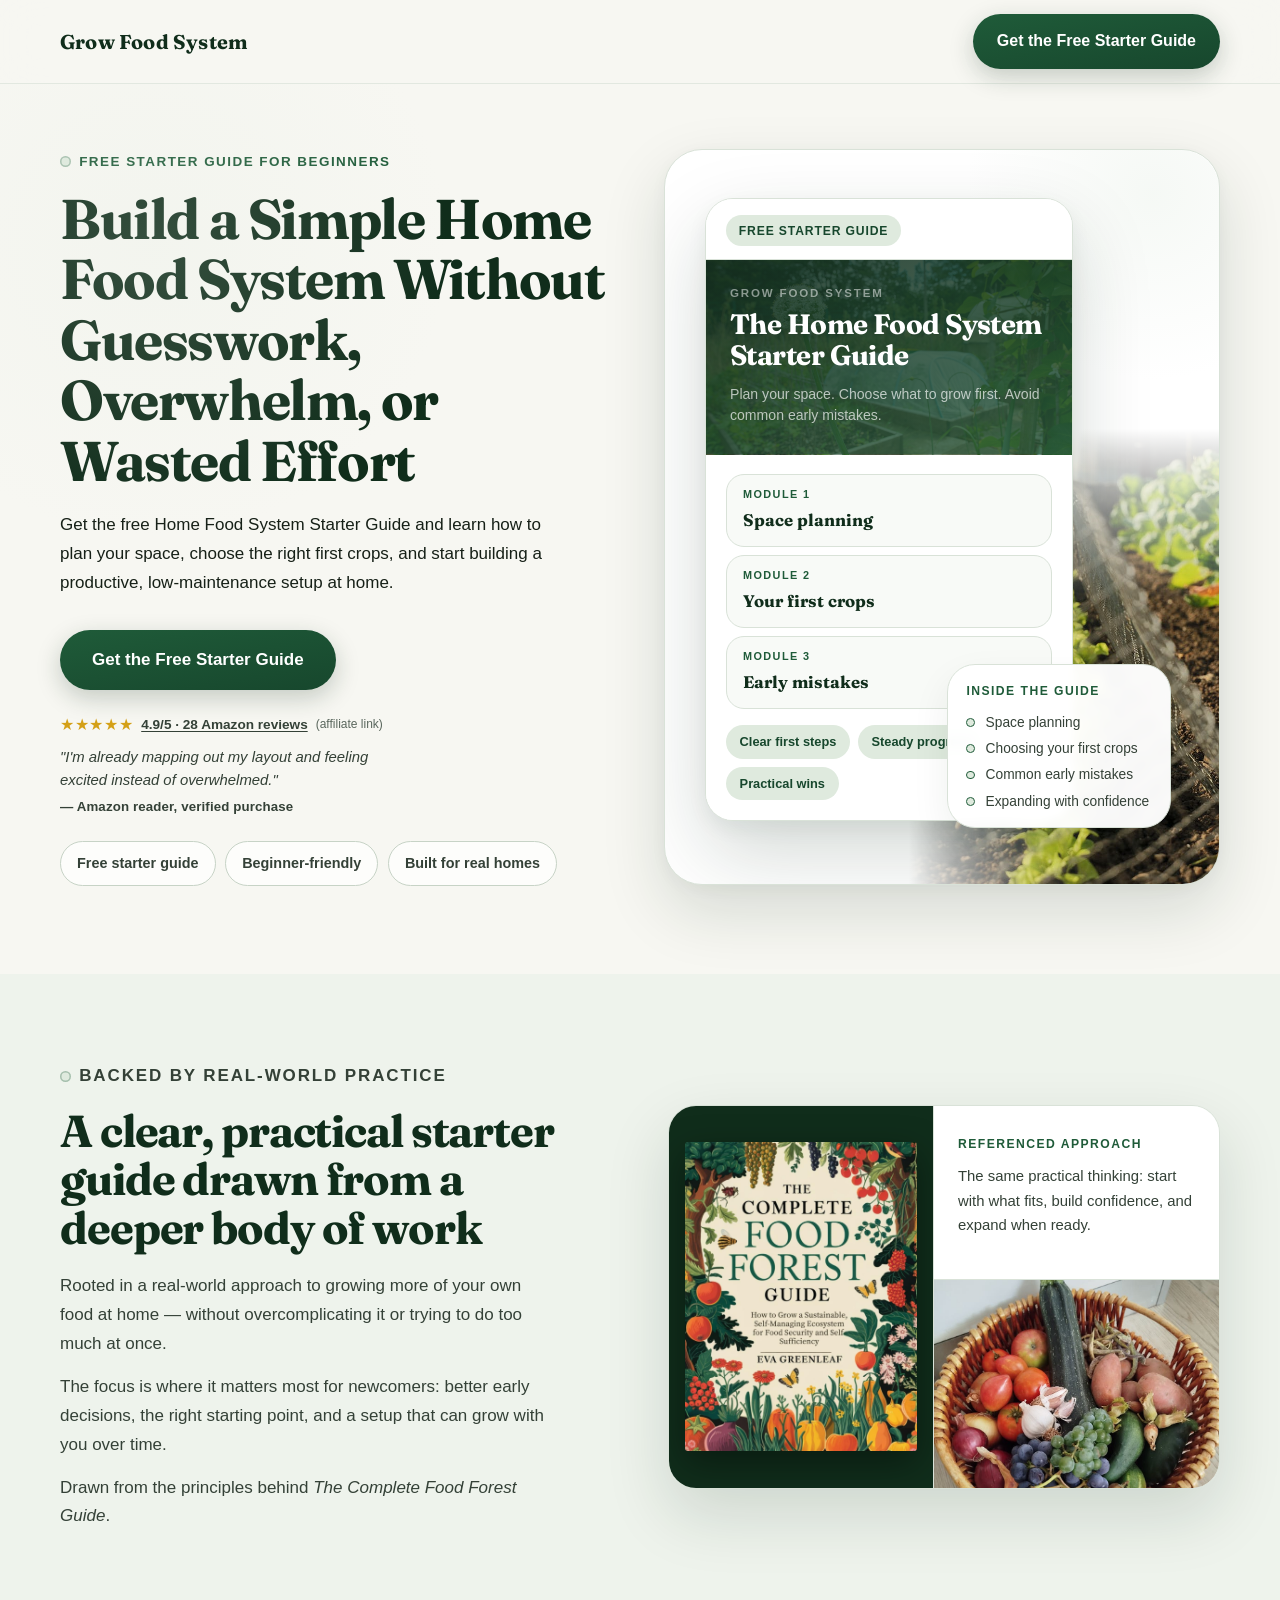
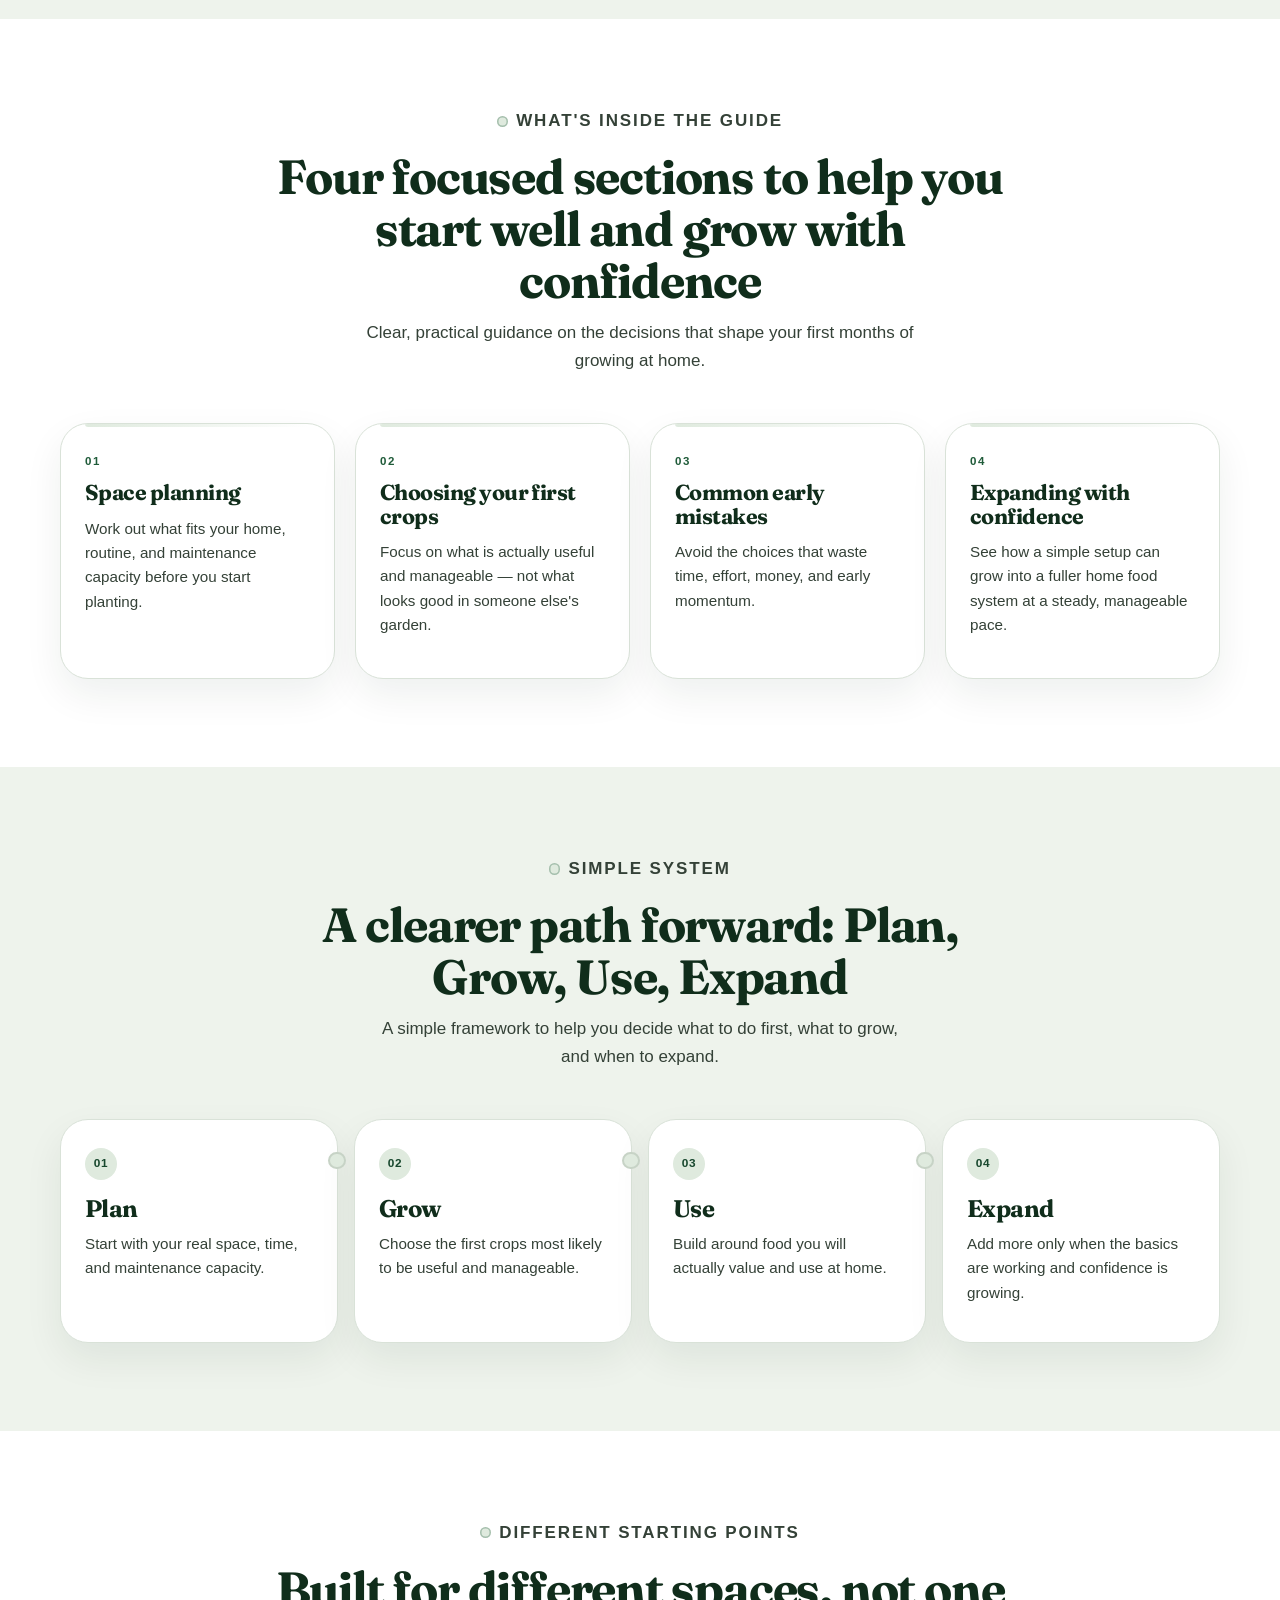
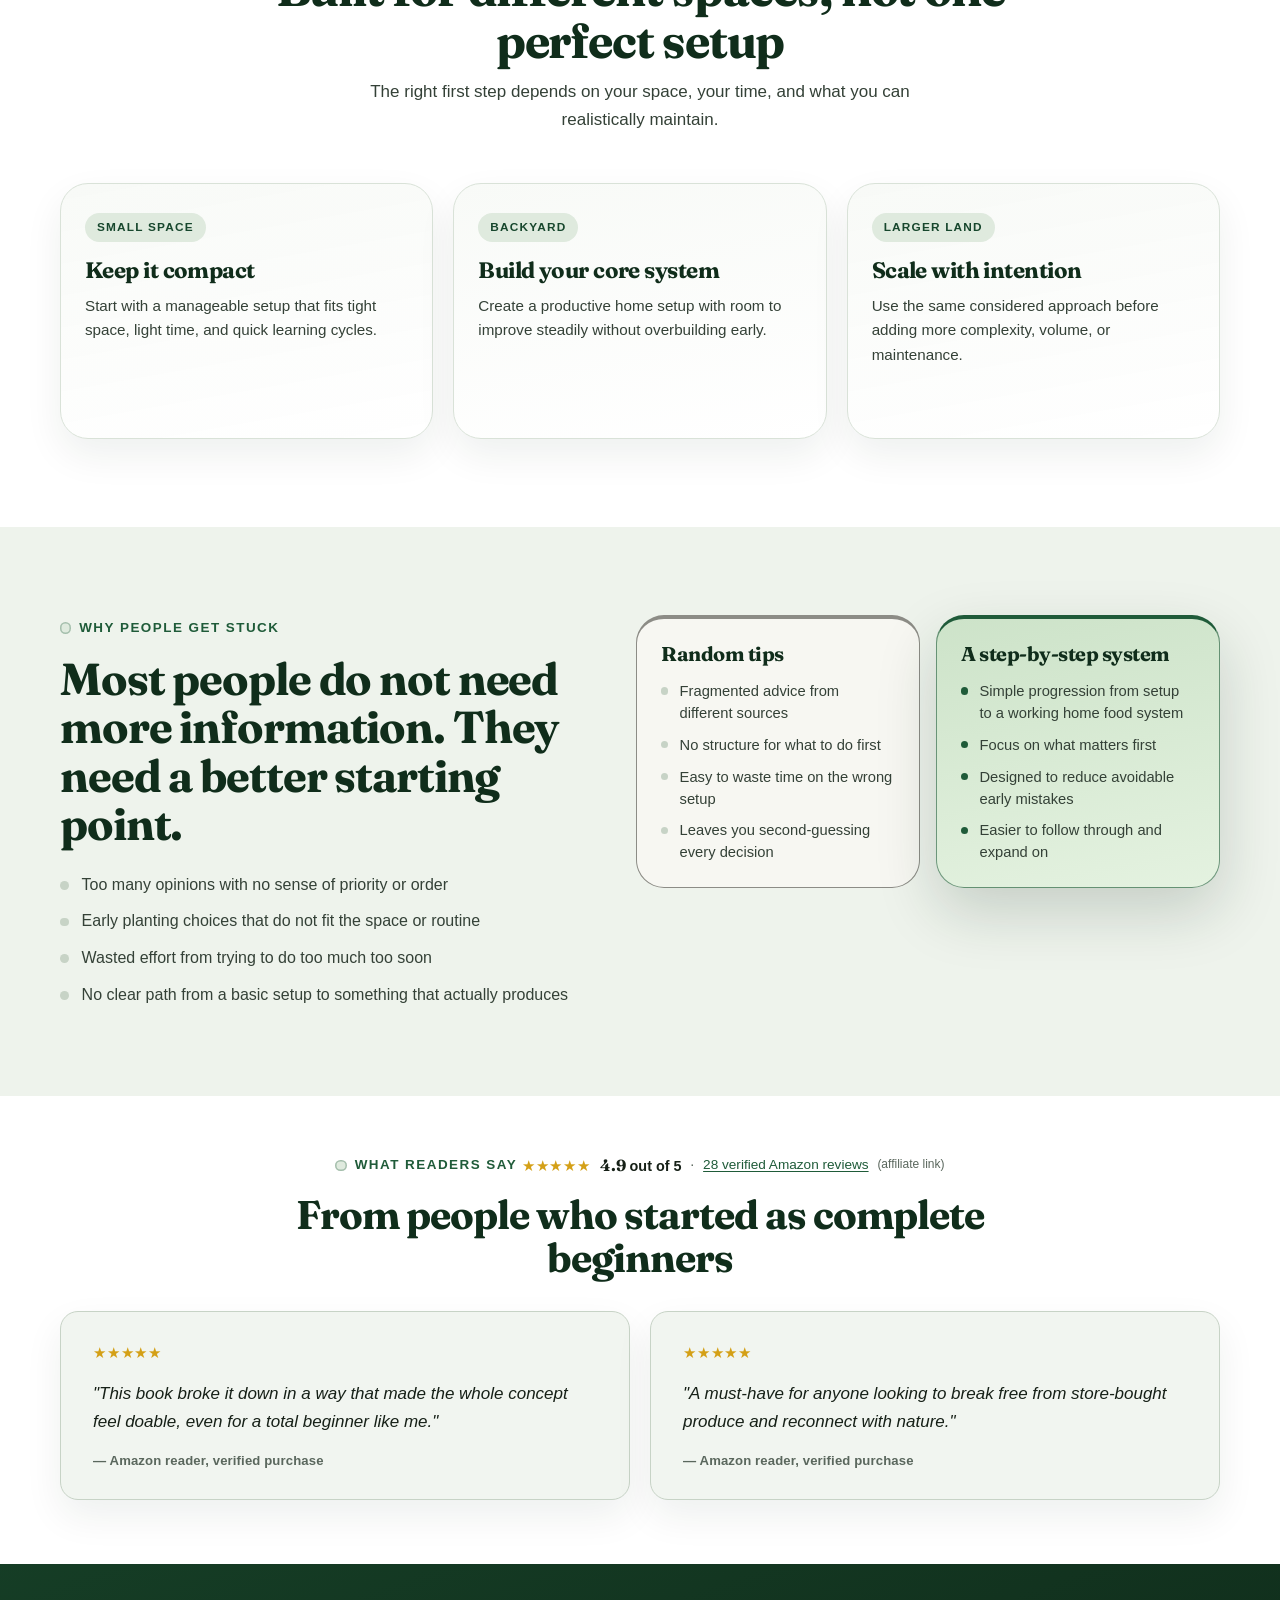
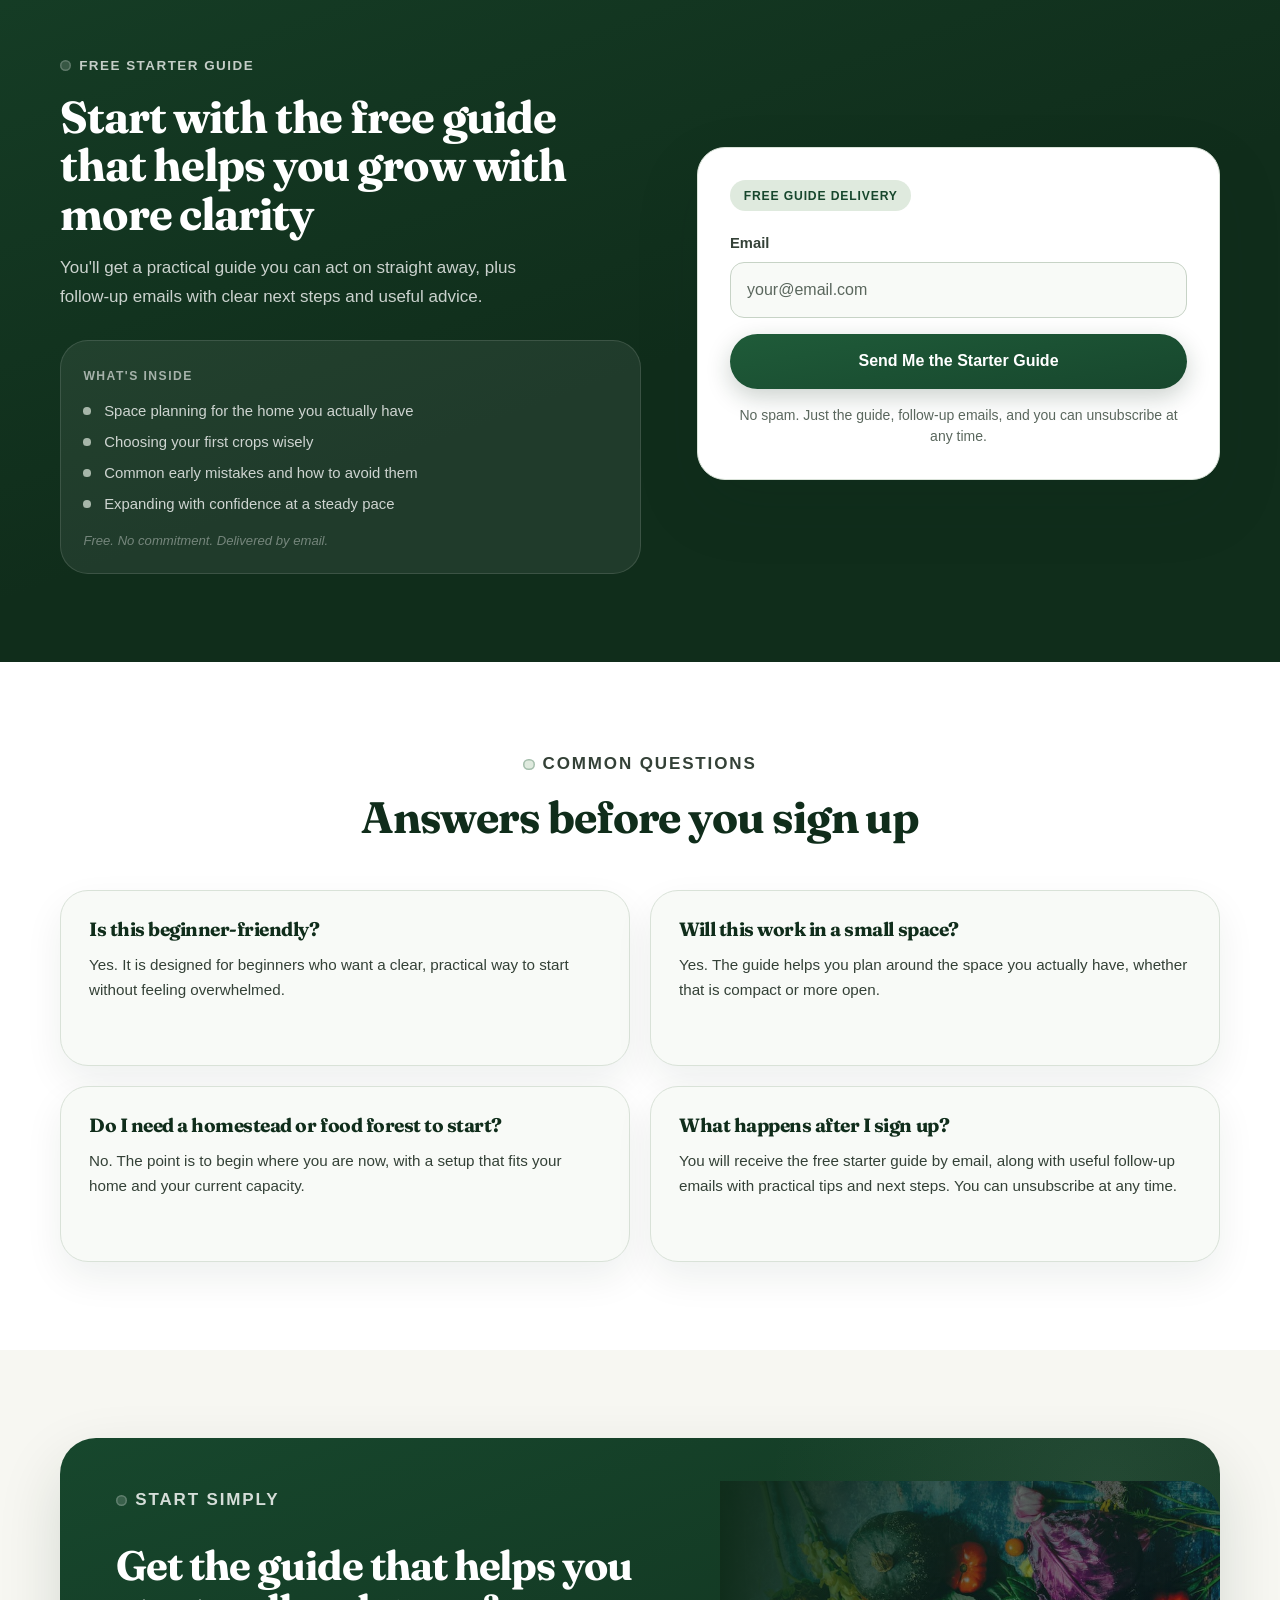
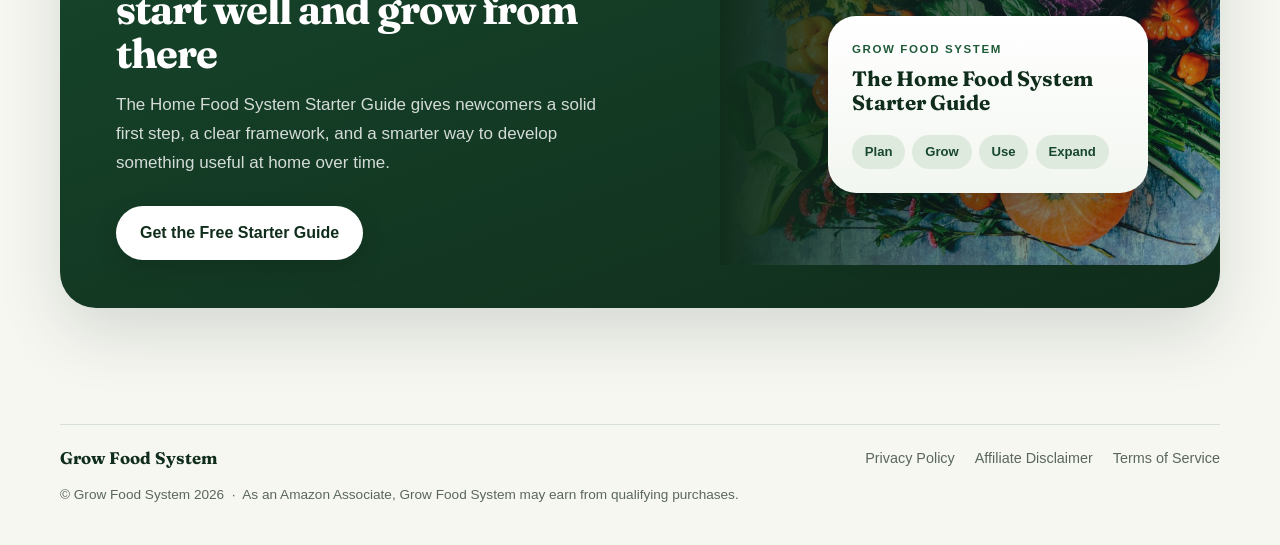
==== commit faf70630: "Add Terms of Service link to footer on all pages Co-Authored-By: Claude Opus 4.6 (1M context) <norep" ====
--- a/index.html
+++ b/index.html
@@ -9,6 +9,7 @@
       function gtag(){dataLayer.push(arguments);}
       gtag('js', new Date());
       gtag('config', 'G-9QT6NR4CEK');
+      gtag('config', 'AW-18057221634');
     </script>
     <meta name="viewport" content="width=device-width, initial-scale=1">
     <meta name="color-scheme" content="only light">
@@ -30,7 +31,7 @@
       href="data:image/svg+xml,%3Csvg xmlns='http://www.w3.org/2000/svg' viewBox='0 0 64 64'%3E%3Crect width='64' height='64' rx='16' fill='%231f5b39'/%3E%3Cpath d='M19 39c0-12.8 12.1-20.2 26-21-1.4 10.5-8.3 24-26 21Z' fill='%23dfeade'/%3E%3Cpath d='M24 39c3.3-8.4 9.9-14.5 19.6-18.2' stroke='%23f7f7f2' stroke-width='3.2' stroke-linecap='round'/%3E%3C/svg%3E"
     >
     <link rel="apple-touch-icon" href="/assets/apple-touch-icon.png">
-    <link rel="stylesheet" href="styles.css?v=22">
+    <link rel="stylesheet" href="styles.css?v=23">
     <script src="script.js?v=3" defer></script>
   </head>
   <body>
@@ -449,9 +450,9 @@
                   <img
                     src="assets/final-cta.jpg"
                     alt=""
-                    loading="lazy"
+                    loading="eager"
                     width="800"
-                    height="600"
+                    height="640"
                   >
                 </figure>
                 <div class="guide-tile">
@@ -477,6 +478,7 @@
           <nav class="footer-nav" aria-label="Footer navigation">
             <a href="/privacy-policy.html">Privacy Policy</a>
             <a href="/affiliate-disclaimer.html">Affiliate Disclaimer</a>
+            <a href="/terms.html">Terms of Service</a>
           </nav>
           <p class="footer-legal">&copy; Grow Food System 2026 &nbsp;&middot;&nbsp; As an Amazon Associate, Grow Food System may earn from qualifying purchases.</p>
         </div>
--- a/styles.css
+++ b/styles.css
@@ -1752,8 +1752,9 @@
 
 @media (max-width: 480px) {
   .site-header .btn {
-    font-size: 0.72rem;
-    padding: 0.4rem 0.7rem;
+    font-size: 0.82rem;
+    padding: 0.6rem 0.9rem;
+    min-height: 44px;
     white-space: nowrap;
   }
 
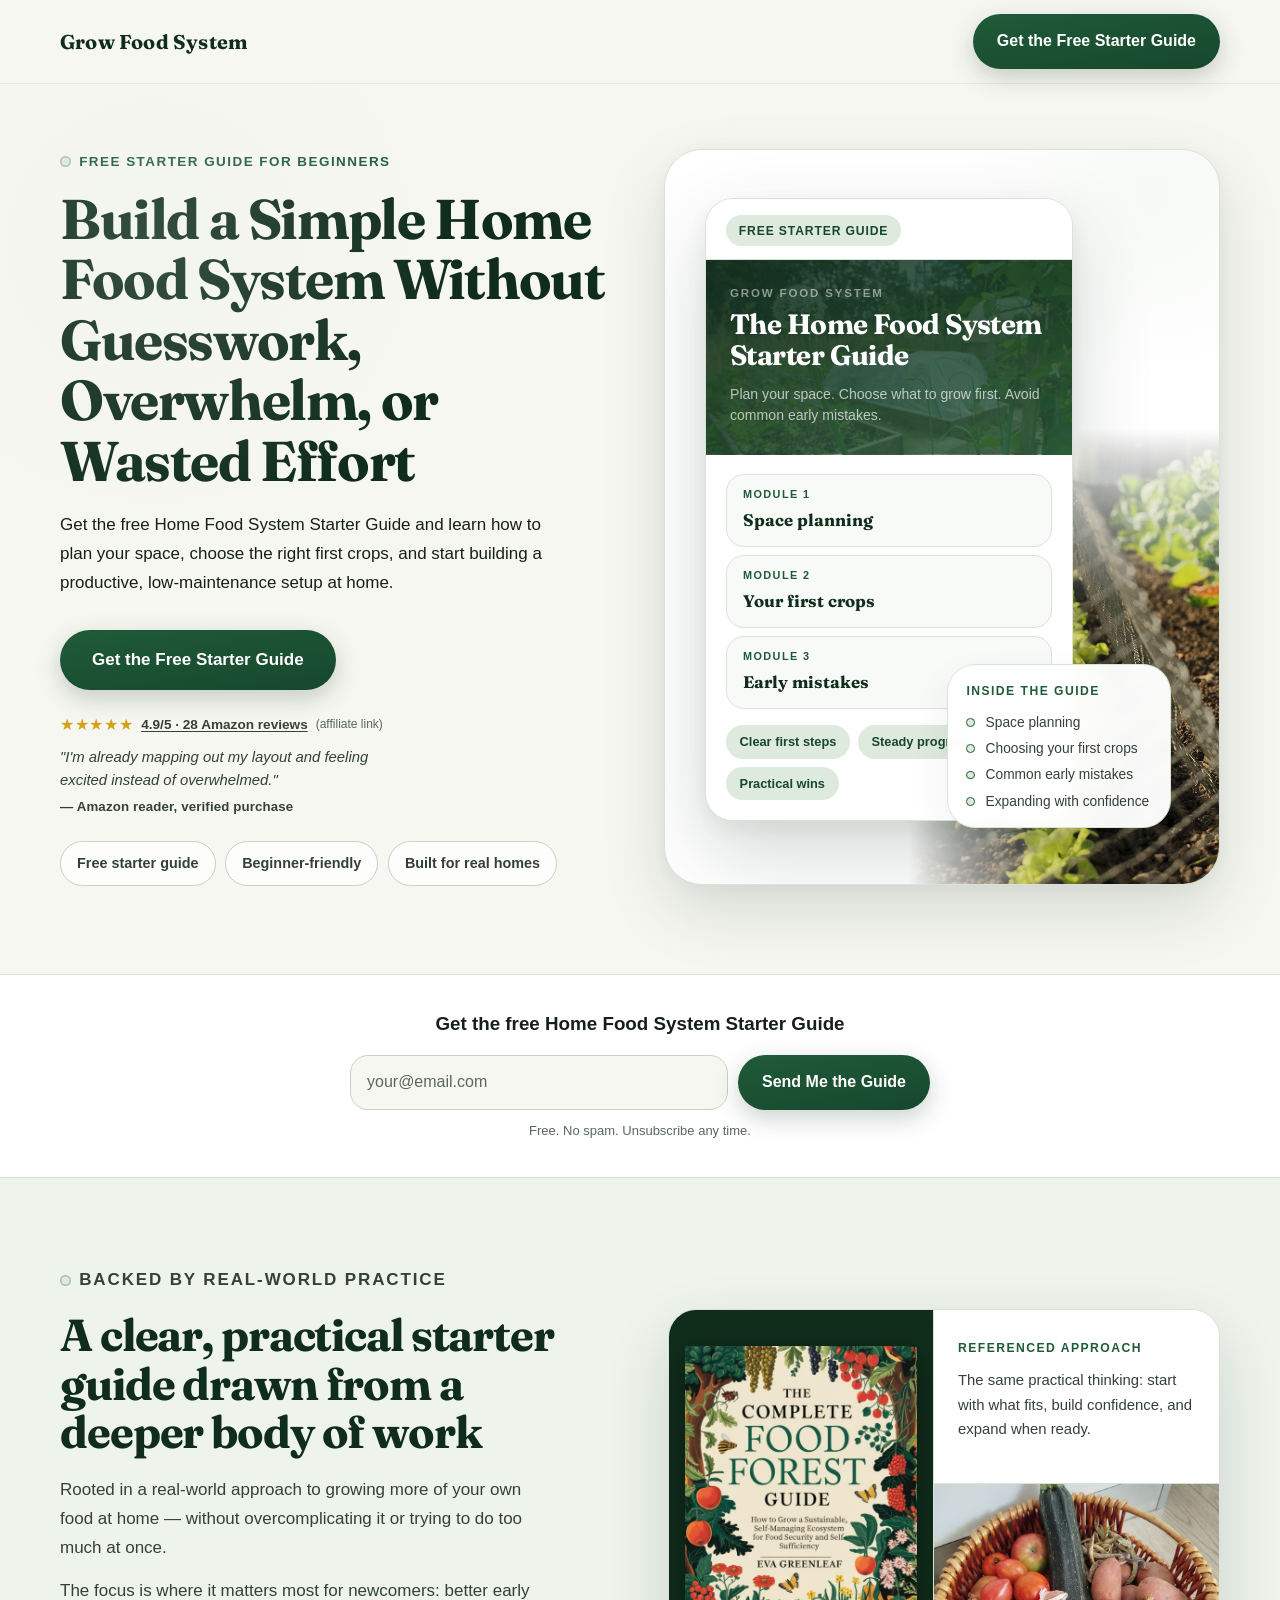
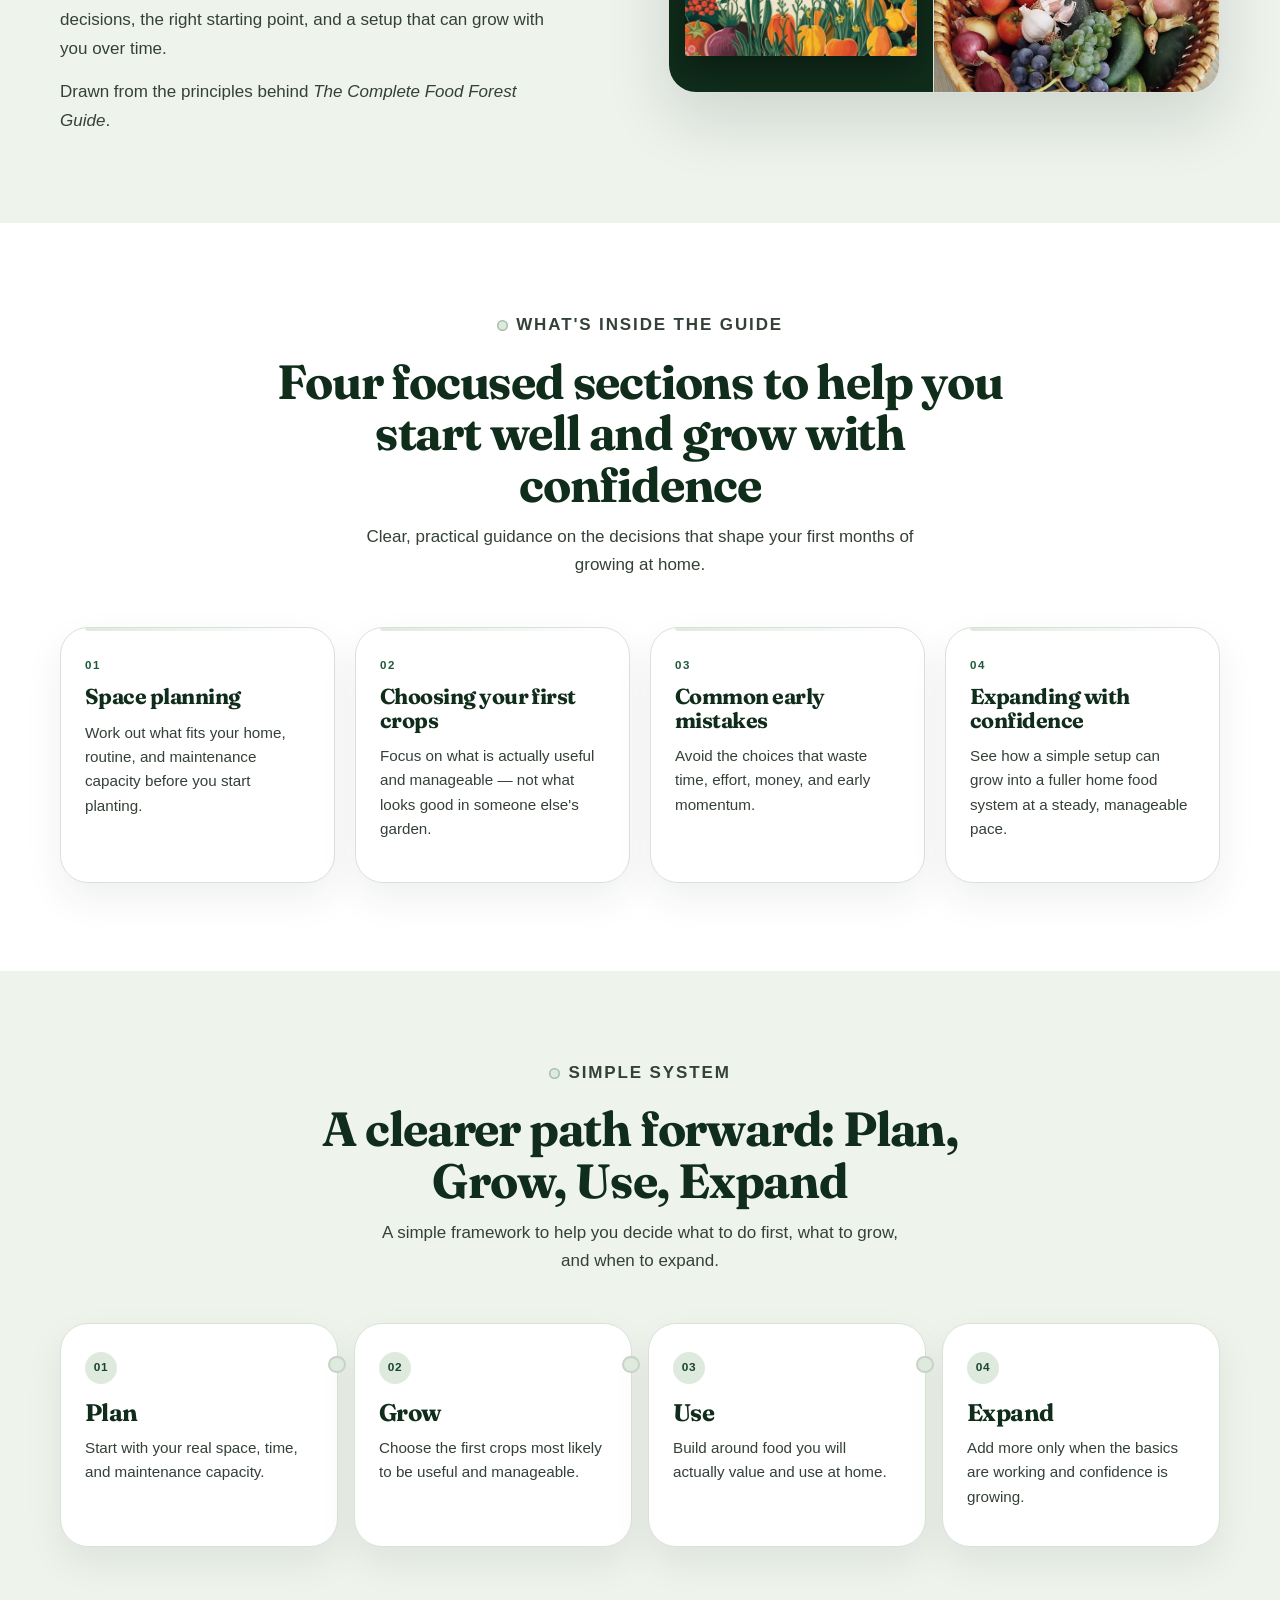
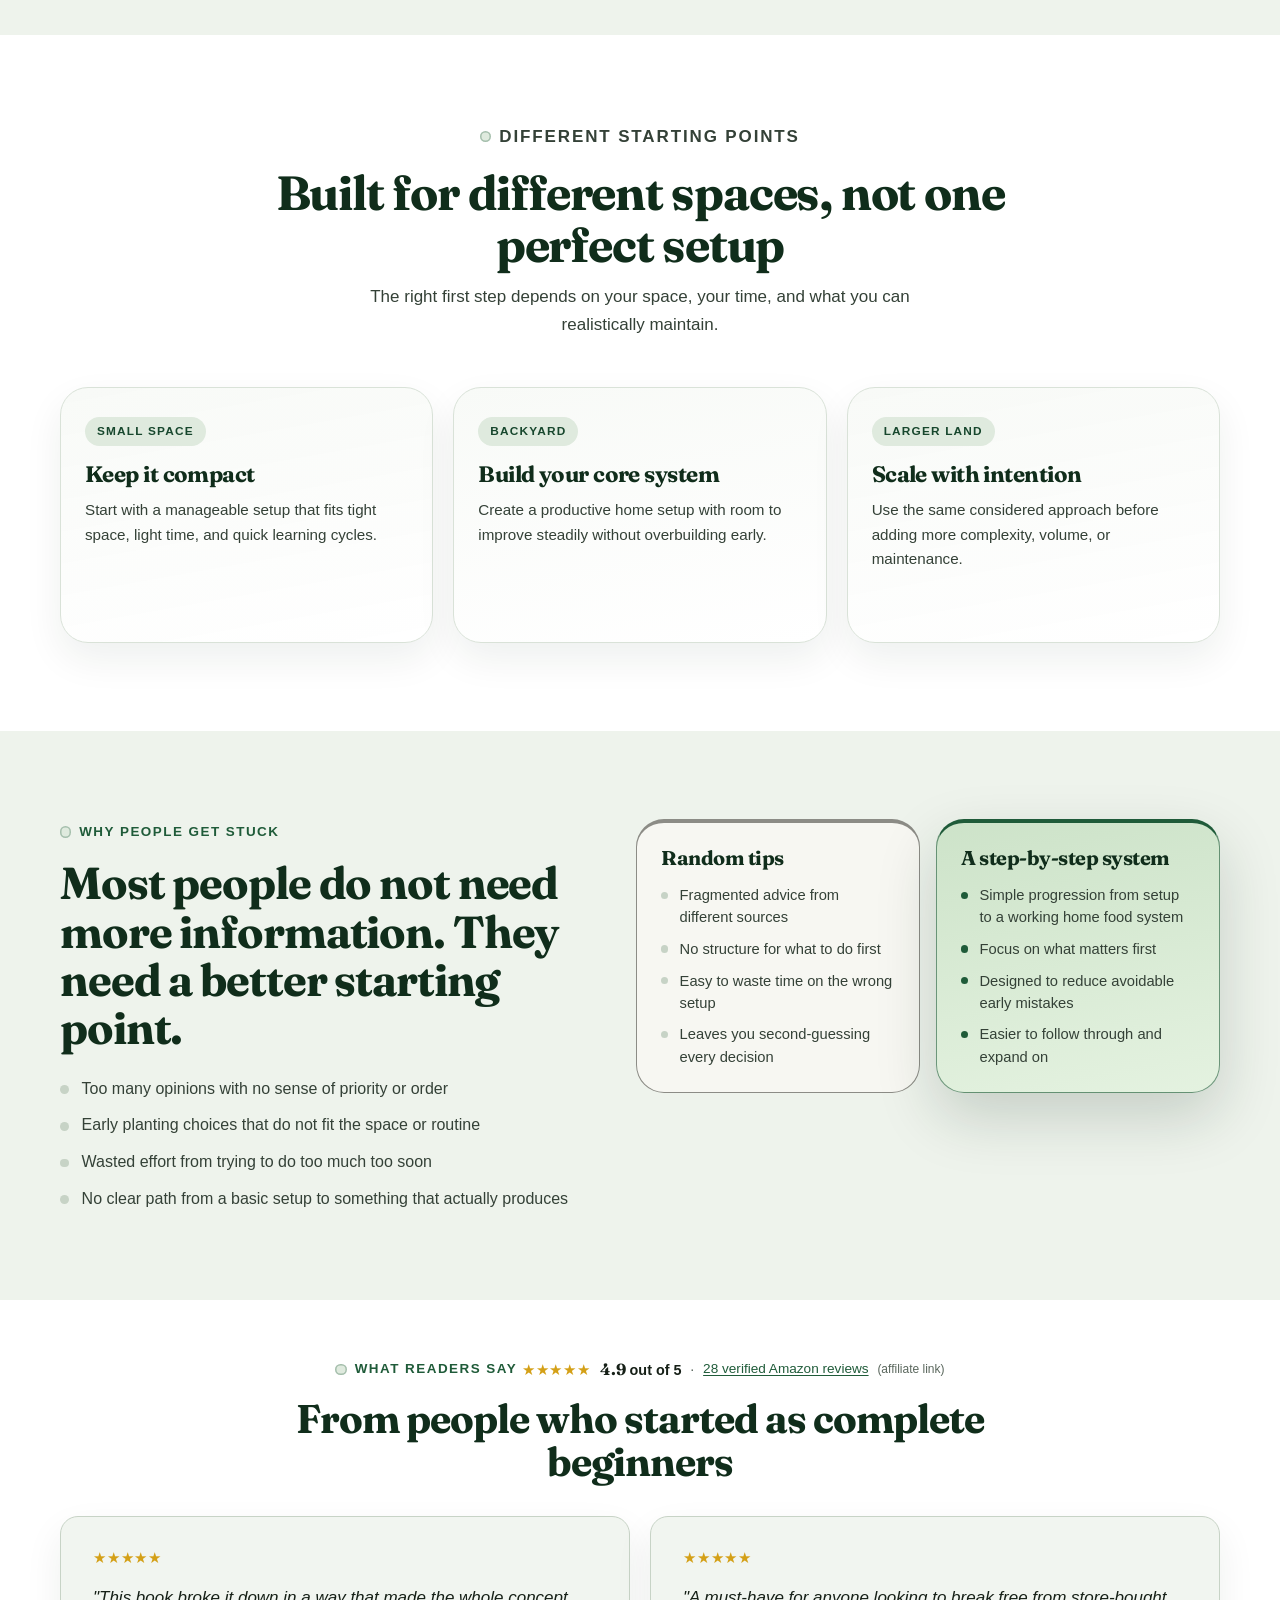
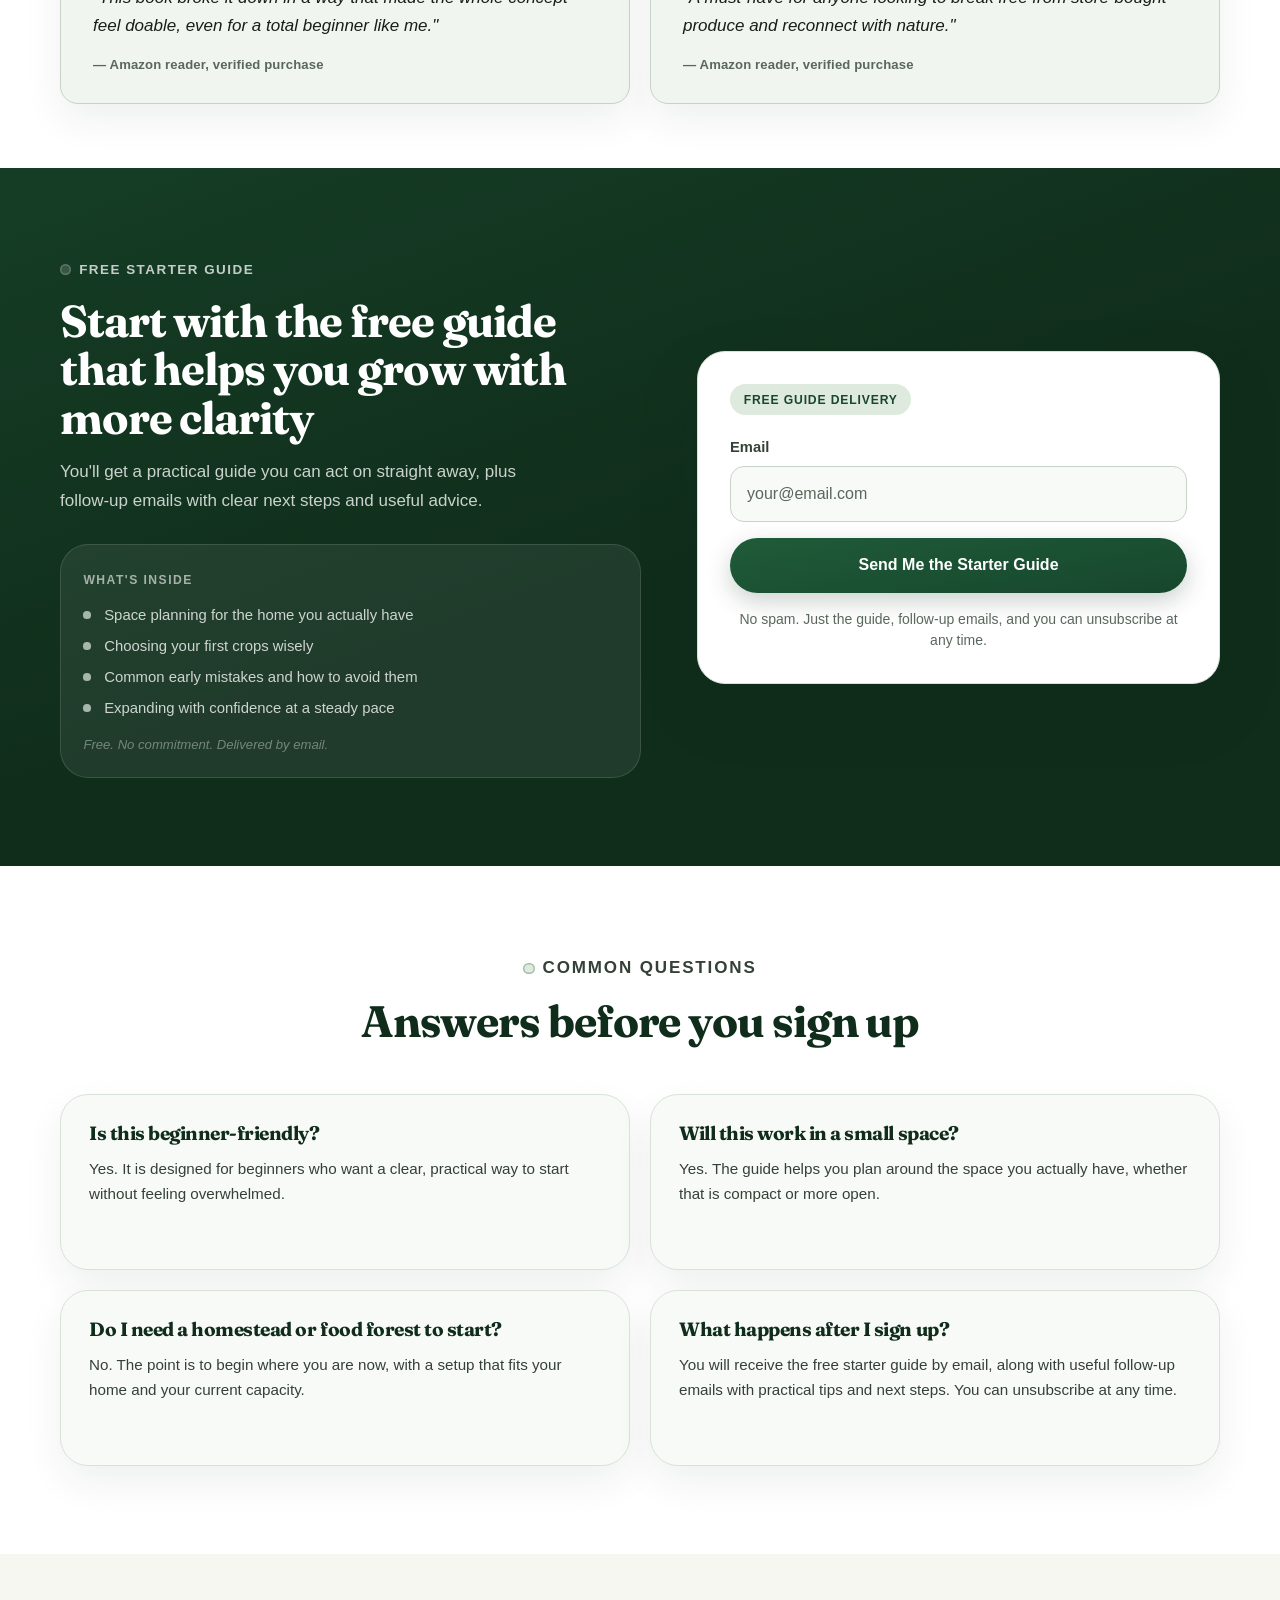
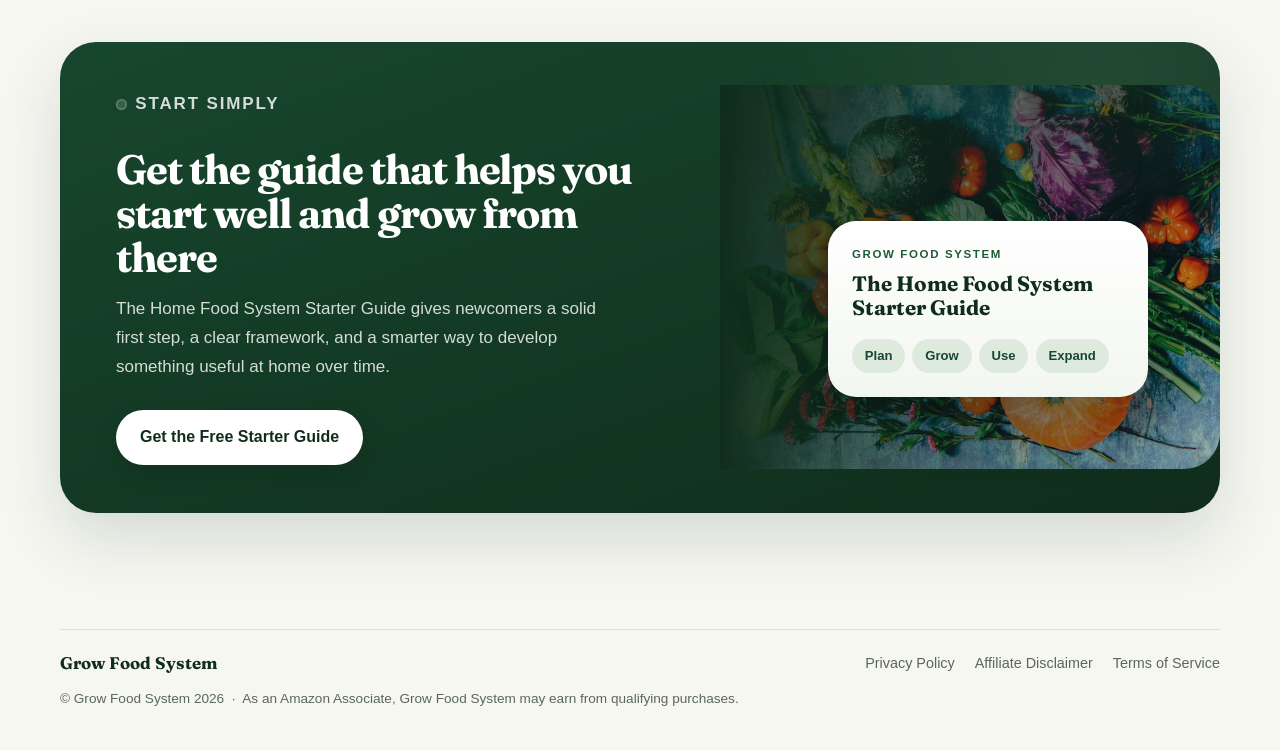
==== commit 6bcf85b4: "Add compact quick opt-in below hero + conversion tracking - New #quick-optin section immediately bel" ====
--- a/index.html
+++ b/index.html
@@ -31,8 +31,8 @@
       href="data:image/svg+xml,%3Csvg xmlns='http://www.w3.org/2000/svg' viewBox='0 0 64 64'%3E%3Crect width='64' height='64' rx='16' fill='%231f5b39'/%3E%3Cpath d='M19 39c0-12.8 12.1-20.2 26-21-1.4 10.5-8.3 24-26 21Z' fill='%23dfeade'/%3E%3Cpath d='M24 39c3.3-8.4 9.9-14.5 19.6-18.2' stroke='%23f7f7f2' stroke-width='3.2' stroke-linecap='round'/%3E%3C/svg%3E"
     >
     <link rel="apple-touch-icon" href="/assets/apple-touch-icon.png">
-    <link rel="stylesheet" href="styles.css?v=23">
-    <script src="script.js?v=3" defer></script>
+    <link rel="stylesheet" href="styles.css?v=24">
+    <script src="script.js?v=4" defer></script>
   </head>
   <body>
     <div class="page" id="top">
@@ -40,7 +40,7 @@
       <header class="site-header">
         <div class="container site-header__inner">
           <a class="site-brand" href="#top" aria-label="Grow Food System home">Grow Food System</a>
-          <a class="btn btn--solid" href="#signup-form">Get the Free Starter Guide</a>
+          <a class="btn btn--solid" href="#quick-optin" data-cta-location="nav">Get the Free Starter Guide</a>
         </div>
       </header>
 
@@ -58,7 +58,7 @@
                 right first crops, and start building a productive, low-maintenance setup at home.
               </p>
               <div class="hero-actions">
-                <a class="btn btn--solid btn--lg" href="#signup-form">Get the Free Starter Guide</a>
+                <a class="btn btn--solid btn--lg" href="#quick-optin" data-cta-location="hero">Get the Free Starter Guide</a>
               </div>
 
               <div class="hero-social-proof">
@@ -140,6 +140,40 @@
           </div>
         </section>
 
+        <!-- ─── QUICK OPT-IN ─── -->
+        <section class="quick-optin-section" id="quick-optin" aria-label="Get the free starter guide">
+          <div class="container">
+            <div class="quick-optin-inner">
+              <p class="quick-optin-headline">Get the free Home Food System Starter Guide</p>
+              <form
+                id="quick-optin-form"
+                class="quick-optin-form"
+                action="https://assets.mailerlite.com/jsonp/2230237/forms/183283299944236518/subscribe"
+                method="post"
+                novalidate
+              >
+                <div class="quick-optin-row">
+                  <input id="quick-email" name="fields[email]" type="email" autocomplete="email" placeholder="your@email.com" required aria-label="Email address">
+                  <button class="btn btn--solid" type="submit">Send Me the Guide</button>
+                </div>
+                <input type="hidden" name="ml-submit" value="1">
+                <input type="hidden" name="anticsrf" value="true">
+                <input type="hidden" name="fields[utm_source]" id="h-utm-source">
+                <input type="hidden" name="fields[utm_medium]" id="h-utm-medium">
+                <input type="hidden" name="fields[utm_campaign]" id="h-utm-campaign">
+                <input type="hidden" name="fields[utm_term]" id="h-utm-term">
+                <input type="hidden" name="fields[landing_page]" id="h-landing-page">
+                <input type="hidden" name="fields[funnel]" id="h-funnel" value="grow-food-system">
+                <input type="hidden" name="fields[gclid]" id="h-gclid">
+                <p class="quick-optin-note">Free. No spam. Unsubscribe any time.</p>
+                <p class="quick-optin-success" id="quick-optin-success" role="status" aria-live="polite" hidden>
+                  Check your email — the guide is on its way.
+                </p>
+              </form>
+            </div>
+          </div>
+        </section>
+
         <!-- ─── CREDIBILITY ─── -->
         <section class="section bg-soft credibility-section" aria-labelledby="cred-title">
           <div class="container cred-grid">
@@ -393,6 +427,13 @@
                 </div>
                 <input type="hidden" name="ml-submit" value="1">
                 <input type="hidden" name="anticsrf" value="true">
+                <input type="hidden" name="fields[utm_source]" id="f-utm-source">
+                <input type="hidden" name="fields[utm_medium]" id="f-utm-medium">
+                <input type="hidden" name="fields[utm_campaign]" id="f-utm-campaign">
+                <input type="hidden" name="fields[utm_term]" id="f-utm-term">
+                <input type="hidden" name="fields[landing_page]" id="f-landing-page">
+                <input type="hidden" name="fields[funnel]" id="f-funnel" value="grow-food-system">
+                <input type="hidden" name="fields[gclid]" id="f-gclid">
                 <button class="btn btn--solid btn--full" type="submit">Send Me the Starter Guide</button>
                 <p class="form-note">No spam. Just the guide, follow-up emails, and you can unsubscribe at any time.</p>
                 <p class="form-success" id="form-success" role="status" aria-live="polite" hidden>
@@ -443,7 +484,7 @@
                   The Home Food System Starter Guide gives newcomers a solid first step, a clear
                   framework, and a smarter way to develop something useful at home over time.
                 </p>
-                <a class="btn btn--white" href="#signup-form">Get the Free Starter Guide</a>
+                <a class="btn btn--white" href="#signup-form" data-cta-location="final">Get the Free Starter Guide</a>
               </div>
               <div class="final-visual" aria-hidden="true">
                 <figure class="final-photo">
--- a/styles.css
+++ b/styles.css
@@ -1817,3 +1817,84 @@
     font-size: 1rem;
   }
 }
+
+/* ─── QUICK OPT-IN ─── */
+
+.quick-optin-section {
+  padding: 2.25rem 0;
+  background: var(--surface);
+  border-top: 1px solid var(--line);
+  border-bottom: 1px solid var(--line);
+}
+
+.quick-optin-inner {
+  max-width: 580px;
+  margin: 0 auto;
+  text-align: center;
+}
+
+.quick-optin-headline {
+  font-size: 1.175rem;
+  font-weight: 600;
+  color: var(--text);
+  margin: 0 0 1.125rem;
+  line-height: 1.4;
+}
+
+.quick-optin-form {
+  width: 100%;
+}
+
+.quick-optin-row {
+  display: flex;
+  gap: 0.625rem;
+  margin-bottom: 0.625rem;
+}
+
+.quick-optin-row input[type="email"] {
+  flex: 1;
+  min-width: 0;
+  padding: 0.75rem 1rem;
+  border: 1.5px solid var(--line-strong);
+  border-radius: var(--radius-sm);
+  background: var(--bg);
+  color: var(--text);
+  font-size: 1rem;
+}
+
+.quick-optin-row input[type="email"]::placeholder {
+  color: var(--text-muted);
+}
+
+.quick-optin-row input[type="email"]:focus {
+  outline: 2px solid var(--accent);
+  outline-offset: 2px;
+  border-color: var(--accent);
+}
+
+.quick-optin-note {
+  margin: 0;
+  font-size: 0.8125rem;
+  color: var(--text-muted);
+}
+
+.quick-optin-success {
+  margin: 0.75rem 0 0;
+  font-size: 0.9375rem;
+  color: var(--accent);
+  font-weight: 500;
+}
+
+@media (max-width: 480px) {
+  .quick-optin-row {
+    flex-direction: column;
+  }
+
+  .quick-optin-row .btn {
+    width: 100%;
+  }
+
+  .quick-optin-headline {
+    font-size: 1.0625rem;
+  }
+}
